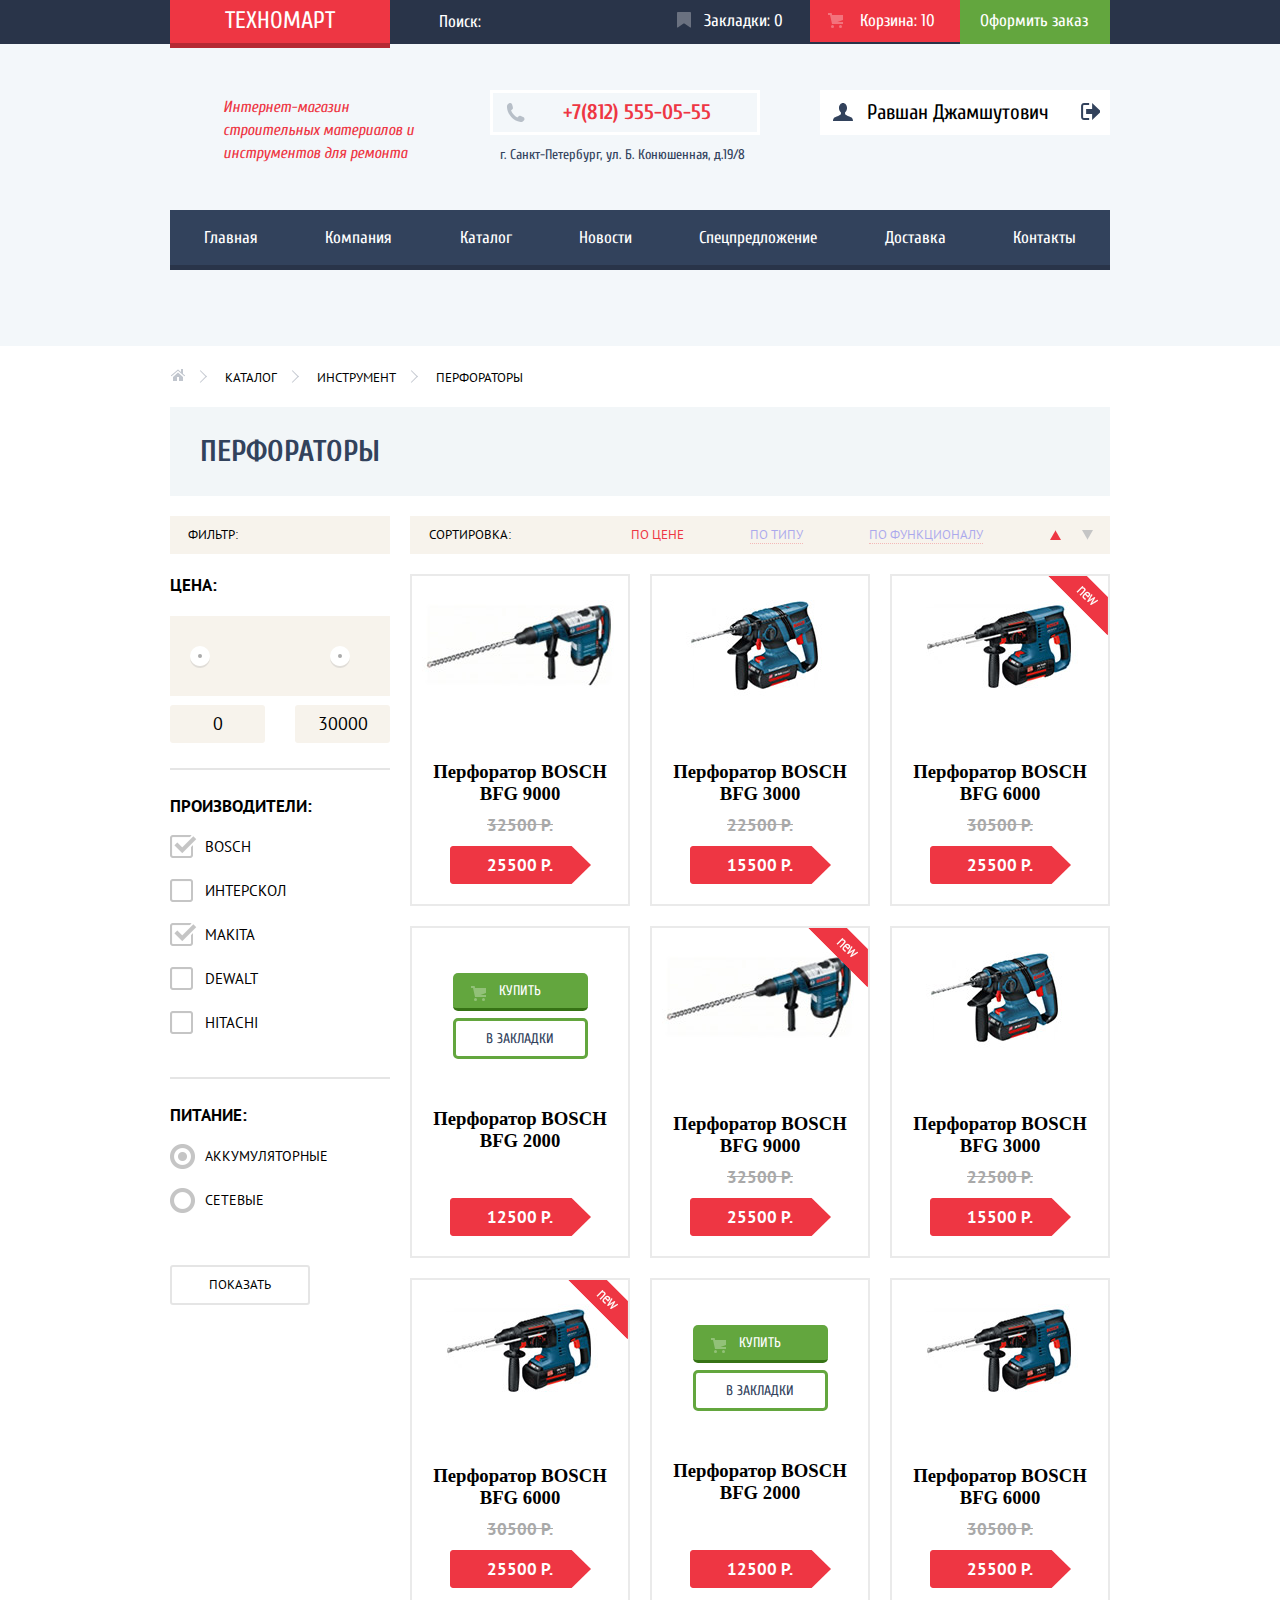
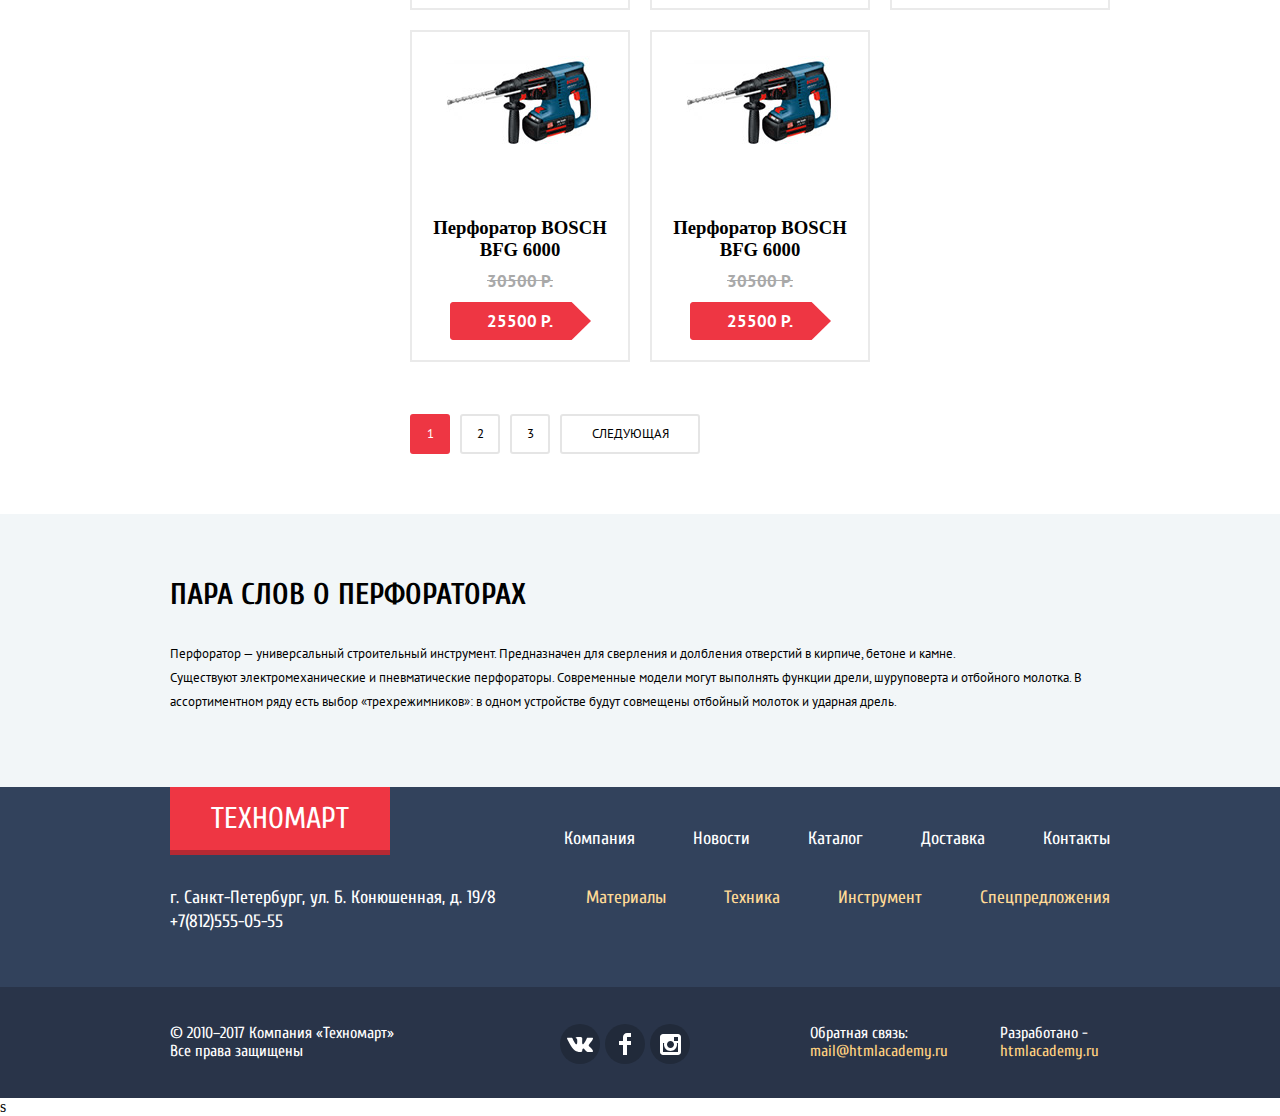
==== catalog.html @ 73cdbad7 "Модальное окно на странице каталога" ====
<!DOCTYPE html>
<html>
  <head>
    <meta charset="utf-8">
    <title>Каталог</title>
    <link href="https://fonts.googleapis.com/css?family=Cuprum:400,400i,700&amp;subset=cyrillic" rel="stylesheet">
    <link href="https://fonts.googleapis.com/css?family=PT+Sans&amp;subset=cyrillic" rel="stylesheet">
    <link rel="stylesheet" type="text/css" href="css/style.css">
  </head>
  <body>
    <!-- Блок header -->
    <header class="inner-header">
      <div class="header-top">
        <div class="container">
          <div class="header-top-block logo logo-header">
            <a href="index.html">Техномарт</a>
          </div>
          
          <form class="header-top-block form-search">
            <span class="icon-find"></span>
            <input type="text" name="search" placeholder="Поиск:">
          </form>

          <div class="header-top-block bookmarks">
            <a href="#">
              Закладки: <span class="mookmarks-count">0</span>
            </a>
          </div>

          <div class="header-top-block basket basket-active">
            <a href="#">
              Корзина: <span class="basket-count">10</span>
            </a>
          </div>

          <div class="header-top-block order">
            <a href="#">Оформить заказ</a>
          </div>
        </div>
      </div>

      <div class="header-middle container">
        <div class="header-middle-block middle-content">
          Интернет-магазин строительных материалов и инструментов для ремонта
        </div>

        <div class="header-middle-block contact">
          <div class="header-phone">
            +7(812) 555-05-55
          </div>
          <p class="address">г. Санкт-Петербург, ул. Б. Конюшенная, д.19/8</p>
        </div>

        <div class="header-middle-block user-block">
          <div class="user-active-block">
            <a href="#" class="user-active">Равшан Джамшутович</a>
          </div>
        </div>
      </div>

      <nav class="main-menu container">
        <ul class="menu-list">
          <li class="menu-item"><a href="#">Главная</a></li>
          <li class="menu-item"><a href="#">Компания</a></li>
          <li class="menu-item"><a href="#">Каталог</a></li>
          <li class="menu-item"><a href="#">Новости</a></li>
          <li class="menu-item"><a href="#">Спецпредложение</a></li>
          <li class="menu-item"><a href="#">Доставка</a></li>
          <li class="menu-item"><a href="#">Контакты</a></li>
        </ul>
      </nav>
    </header>

    <!-- Основное содержание страницы -->
    <main class="container">
      <div class="breadcrumbs-block">
        <ul class="breadcrumbs-list">
          <li class="breadcrumbs-item breadcrumbs-main"><a href="index.html"><span class="visuallly-hidden">Главная</span></a></li>
          <li class="breadcrumbs-item"><a href="#">Каталог</a></li>
          <li class="breadcrumbs-item"><a href="#">Инструмент</a></li>
          <li class="breadcrumbs-item breadcrumbs-current-">Перфораторы</li>
        </ul>
      </div>

      <div class="title-block-catalog">
        <h1 class="title">Перфораторы</h1>
      </div>      


      <div class="main-content">
        <!-- Секция фильтрации товара -->
      <section class="filter">
        <p class="filter-title">Фильтр:</p>
        <form class="form-filter">
          
          <div class="price-block">
            <h3>Цена:</h3>
            <div class="filter-price">
              <div class="slider-price slider-price-min"></div>
              <div class="slider-price slider-price-max"></div>
            </div>

            <div class="price-range">
              <div class="price-min">0</div>
              <div class="price-max">30000</div>
            </div>
          </div>

          


          <!-- Фильтр по производителям -->
          <div class="brands-block">
            <h3>Производители:</h3>
            <ul class="filter-brands-list">
              <li class="filter-brands-item">
                <input type="checkbox" name="bosch" id="bosch" checked class="visuallly-hidden filter-checkbox">
                <label for="bosch">Bosch</label>
              </li>

              <li class="filter-brands-item">
                <input type="checkbox" name="interskol" id="interskol" class="visuallly-hidden filter-checkbox">
                <label for="interskol">Интерскол</label>
              </li>

              <li class="filter-brands-item">
                <input type="checkbox" name="makita" id="makita" checked class="visuallly-hidden filter-checkbox">
                <label for="makita">Makita</label>
              </li>

              <li class="filter-brands-item">
                <input type="checkbox" name="dewalt" id="dewalt" class="visuallly-hidden filter-checkbox">
                <label for="dewalt">Dewalt</label>
              </li>

              <li class="filter-brands-item">
                <input type="checkbox" name="hitachi" id="hitachi" class="visuallly-hidden filter-checkbox">
                <label for="hitachi">Hitachi</label>
              </li>
            </ul>
          </div>

          <!-- Фильтр по питанию -->
          <div class="powersupply-block">
              <h3>Питание:</h3>
              <ul class="filter-powersupply-list">
                <li class="filter-powersupply-item">
                  <input type="radio" name="powersupply" id="battery" checked class="visuallly-hidden filter-radio">
                  <label for="battery">Аккумуляторные</label>
                </li>

                <li class="filter-powersupply-item">
                    <input type="radio" name="powersupply" id="circuit" class="visuallly-hidden filter-radio">
                    <label for="circuit">Сетевые</label>
                  </li>
              </ul>
            </div>

            <a href="catalog.html">Показать</a>
        </form>
      </section>

      <div class="sorting-wrapper">
        <!-- Секция сортировки товара -->
      <section class="sorting">
        <p class="sorting-title">Сортировка:</p>

        <ul class="type-sorting-list">
          <li class="type-sorting-item">
            <a href="#" class="active">По цене</a>
          </li>

          <li class="type-sorting-item">
            <a href="#">По типу</a>
          </li>

          <li class="type-sorting-item">
            <a href="#">По функционалу</a>
          </li>
        </ul>

        <ul class="direction-sorting-list">
          <li class="direction-sorting-item">
            <a href="" class="sorting-up active"><span class="visuallly-hidden">По возрастанию</span></a>
          </li>
          <li class="direction-sorting-item">
            <a href="#" class="sorting-down"><span class="visuallly-hidden">По убыванию</span></a>
          </li>
        </ul>
      </section>

      <!-- Карточки товаров -->
      <section class="catalog">
        <h2 class="visuallly-hidden">Список товаров</h2>

        <div class="popular-goods-list">
          
          <div class="popular-goods-item">
            <div class="popular-goods-img">
              <img src="img/BFG-9000.jpg" width="196" height="141" alt="Перфоратор BOSCH BFG 9000">
            </div>
            <h3>Перфоратор BOSCH<br> BFG 9000</h3>
            <p class="price">32500 Р.</p>
            <a href="#" class="goods-btn">25500 Р.</a>
          </div>

          <div class="popular-goods-item">
            <div class="popular-goods-img">
              <img src="img/BFG-3000.jpg" width="196" height="141" alt="Перфоратор BOSCH BFG 3000">
            </div>
            <h3>Перфоратор BOSCH<br> BFG 3000</h3>
            <p class="price">22500 Р.</p>
            <a href="#" class="goods-btn">15500 Р.</a>
          </div>

          <div class="popular-goods-item new">
            <div class="popular-goods-img">
              <img src="img/BFG-6000.jpg" width="196" height="141" alt="Перфоратор BOSCH BFG 6000">
            </div>
            <h3>Перфоратор BOSCH<br> BFG 6000</h3>
            <p class="price">30500 Р.</p>
            <a href="#" class="goods-btn">25500 Р.</a>
          </div>

          <div class="popular-goods-item">
            <div class="popular-goods-img">
              <!-- <img src="img/BFG-2000.jpg" width="196" height="141" alt="Перфоратор BOSCH BFG 2000"> -->
              <div class="goods-hidden">
                <a href="#" class="goods-hidden-buy">Купить</a>
                <a href="#" class="goods-hidden-basket">В закладки</a>
              </div>
            </div>
            <h3>Перфоратор BOSCH<br> BFG 2000</h3>
            <p class="price"></p>
            <a href="#" class="goods-btn">12500 Р.</a>
          </div>

          <div class="popular-goods-item new">
            <div class="popular-goods-img">
              <img src="img/BFG-9000.jpg" width="196" height="141" alt="Перфоратор BOSCH BFG 9000">
            </div>
            <h3>Перфоратор BOSCH<br> BFG 9000</h3>
            <p class="price">32500 Р.</p>
            <a href="#" class="goods-btn">25500 Р.</a>
          </div>

          <div class="popular-goods-item">
            <div class="popular-goods-img">
              <img src="img/BFG-3000.jpg" width="196" height="141" alt="Перфоратор BOSCH BFG 3000">
            </div>
            <h3>Перфоратор BOSCH<br> BFG 3000</h3>
            <p class="price">22500 Р.</p>
            <a href="#" class="goods-btn">15500 Р.</a>
          </div>

          <div class="popular-goods-item new">
            <div class="popular-goods-img">
              <img src="img/BFG-6000.jpg" width="196" height="141" alt="Перфоратор BOSCH BFG 6000">
            </div>
            <h3>Перфоратор BOSCH<br> BFG 6000</h3>
            <p class="price">30500 Р.</p>
            <a href="#" class="goods-btn">25500 Р.</a>
          </div>

          <div class="popular-goods-item">
            <div class="popular-goods-img">
              <!-- <img src="img/BFG-2000.jpg" width="196" height="141" alt="Перфоратор BOSCH BFG 2000"> -->
              <div class="goods-hidden">
                <a href="#" class="goods-hidden-buy">Купить</a>
                <a href="#" class="goods-hidden-basket">В закладки</a>
              </div>
            </div>
            <h3>Перфоратор BOSCH<br> BFG 2000</h3>
            <p class="price"></p>
            <a href="#" class="goods-btn">12500 Р.</a>
          </div>

          <div class="popular-goods-item">
            <div class="popular-goods-img">
              <img src="img/BFG-6000.jpg" width="196" height="141" alt="Перфоратор BOSCH BFG 6000">
            </div>
            <h3>Перфоратор BOSCH<br> BFG 6000</h3>
            <p class="price">30500 Р.</p>
            <a href="#" class="goods-btn">25500 Р.</a>
          </div>

          <div class="popular-goods-item">
            <div class="popular-goods-img">
              <img src="img/BFG-6000.jpg" width="196" height="141" alt="Перфоратор BOSCH BFG 6000">
            </div>
            <h3>Перфоратор BOSCH<br> BFG 6000</h3>
            <p class="price">30500 Р.</p>
            <a href="#" class="goods-btn">25500 Р.</a>
          </div>

          <div class="popular-goods-item">
            <div class="popular-goods-img">
              <img src="img/BFG-6000.jpg" width="196" height="141" alt="Перфоратор BOSCH BFG 6000">
            </div>
            <h3>Перфоратор BOSCH<br> BFG 6000</h3>
            <p class="price">30500 Р.</p>
            <a href="#" class="goods-btn">25500 Р.</a>
          </div>
        </div>

        <ul class="pagination-list">
          <li class="pagination-item pagination-item-current"><a>1</a></li>
          <li class="pagination-item"><a href="#">2</a></li>
          <li class="pagination-item"><a href="#">3</a></li>
          <li class="next"><a href="#">Следующая</a></li>
        </ul>
      </section>
      </div>
      </div>

    </main>

    <!-- Пара слов про перфораторы -->
      <section class="about-goods">
        <div class="container">
          <h2>Пара слов о перфораторах</h2>
          <p>Перфоратор — универсальный строительный инструмент.
            Предназначен для сверления и долбления отверстий в кирпиче, бетоне и камне.</p>
            <p>Существуют электромеханические и пневматические перфораторы. Современные модели могут выполнять функции дрели, шуруповерта и отбойного молотка. В ассортиментном ряду есть выбор «трехрежимников»: в одном устройстве будут совмещены отбойный молоток и ударная дрель.</p>
        </div>
      </section>




    <!-- Подвал страницы -->
    <footer>
      <div class="footer-top container">
        <div class="footer-top-block logo logo-footer">
          <a href="index.html">Техномарт</a>
        </div>

        <nav class="menu-footer">
          <ul class="menu-footer-list">
            <li class="menu-footer-item"><a href="#">Компания</a></li>
            <li class="menu-footer-item"><a href="#">Новости</a></li>
            <li class="menu-footer-item"><a href="#">Каталог</a></li>
            <li class="menu-footer-item"><a href="#">Доставка</a></li>
            <li class="menu-footer-item"><a href="#">Контакты</a></li>
          </ul>
        </nav>
      </div>

      <div class="footer-middle container">
        <div class="footer-middle-block">
          г. Санкт-Петербург, ул. Б. Конюшенная, д. 19/8<br>
          +7(812)555-05-55
        </div>

        <nav class="manu-catalog">
          <ul class="menu-catalog-list">
            <li class="menu-catalog-item"><a href="#">Материалы</a></li>
            <li class="menu-catalog-item"><a href="#">Техника</a></li>
            <li class="menu-catalog-item"><a href="#">Инструмент</a></li>
            <li class="menu-catalog-item"><a href="#">Спецпредложения</a></li>
          </ul>
        </nav>
      </div>

      <div class="footer-bottom">
        <div class="footer-wrapper container">
          <div class="footer-bottom-block copyright">
            © 2010–2017 Компания «Техномарт»
            Все права защищены
          </div>

          <div class="footer-bottom-block social-block">
            <ul class="social-list">
              <li class="social-item"><a href="#" class="social social-vk"><span class="visuallly-hidden">В контакте</span></a></li>
              <li class="social-item"><a href="#" class="social social-fb"><span class="visuallly-hidden">Facebook</span></a></li>
              <li class="social-item"><a href="#" class="social social-ig"><span class="visuallly-hidden">Instagram</span></a></li>
            </ul>
          </div>

          <div class="footer-bottom-block feedback">
            Обратная связь:
            <a href="#">mail@htmlacademy.ru</a>
          </div>

          <div class="footer-bottom-block developer">
            Разработано - 
            <a href="https://htmlacademy.ru/intensive/htmlcss">htmlacademy.ru</a>
          </div>
        </div>
      </div>
    </footer>


    <section class="modal-add visuallly-hidden">
      <button type="button" class="modal-close">Закрыть</button>
      <p>Товар добавлен в корзину!</p>
      <div class="modal-btn-block">
        <a href="#" class="btn btn-to-order">Оформит заказ</a>
        <button type="button" class="btn-add-close">Продолжить покупки</button>
      </div>
    </section>

s
  </body>
</html>
---- css/style.css ----
body{
	margin: 0;
	padding: 0;
}

h1,
h2,
h3,
p,
a{
	padding: 0;
	margin: 0;
}

header{
	padding-bottom: 60px;
	background-color: #f3f7f9;
	background-image: url("../img/bg-header.jpg");
}

.main-header{
	margin-bottom: 60px;
}

.inner-header{
	margin-bottom: 23px;
}

.visuallly-hidden{
	display: none;
}

.container{
	width: 940px;
	margin: 0 auto;
	padding: 0 10px;
}

.header-top{
	padding: 0;
	margin-bottom: 46px;
	min-height: 42px;
	background-color: #293449;
	line-height: 42px;
}

.header-top .container{
	display: flex;
}

.header-top a{
	text-decoration: none;
	color: #ffffff;
	font-family: "Cuprum";
	font-size: 17px;
	*//*line-height: 17px;*/
}

.logo a:hover{
	background-color: #ca2c37;
}

.logo a:active{
	background-color: #ba2732;
}

.logo{
	position: relative;
	background-color: #ee3643;
}

.logo:after{
	position: absolute;
	left: 0;
	bottom: -4px;
	content: "";
	height: 5px;
	width: 220px;
	background-color: #b52933;
}

.logo-header{
	display: inline-block;
	width: 220px;
}

.logo-header a{
	display: block;
	/*padding-left: 55px;*/
	font-family: "Cuprum";
	font-size: 24px;
	text-transform: uppercase;
	text-align: center;
}

.form-search{
	position: relative;
	width: 270px;
	/*padding-left: 50px;*/
}

.form-search input[type="text"]{
	position: relative;
	border: none;
	box-sizing: border-box;
	line-height: 42px;
	width: 100%;
	padding-left: 49px;
	background-color: #293449;
	font-family: "Cuprum";
	color: #ffffff;
	font-size: 17px;
}

/*.form-search input[type="text"]:before{
	position: absolute;
	top: 100px;
	left: 120px;
	content: "Q";
	color: red;
}*/

.form-search input[type="text"]:hover{
	background-color: #212a3a;
}


.form-search input[type="text"]:focus{
	background-color: #ffffff;
	color: #000000;
}

.form-search input::-webkit-input-placeholder {
	/*padding-left: 49px;*/
	font-family: "Cuprum";
	color: #ffffff;
	font-size: 17px;
	line-height: 18px;
}

.bookmarks{
	display: inline-block;	
	width: 150px;
}

.bookmarks a{
	display: block;
	position: relative;
	padding-left: 44px;
}

.bookmarks a:before{
	position: absolute;
	top: 12px;
	left: 17px;
	content: "";
	width: 14px;
	height: 16px;
	background-image: url("../img/icon-bookmark.svg");
	background-repeat: no-repeat;
	opacity: 0.3;
}

.bookmarks a:hover{
	background-color: #212a3a;
}

.bookmarks a:hover:before{
	opacity: 1;
}

.bookmarks a:active{
	background-color: #161d29;
}

.bookmarks a:active:before{
	opacity: 0.5;
}

.basket{
	display: inline-block;
	width: 150px;
}

.basket-active a{
	background-color: #ee3643;
}

.basket a{
	display: block;
	position: relative;
	padding-left: 50px;
}



.basket a:before{
	position: absolute;
	top: 13px;
	left: 18px;
	content: "";
	width: 15px;
	height: 15px;
	background-image: url("../img/icon-basket.svg");
	background-repeat: no-repeat;
	opacity: 0.3;
}

.basket a:hover{
	background-color: #212a3a;
}

.basket a:hover:before{
	opacity: 1;
}

.basket a:active{
	background-color: #161d29;
}

.basket a:active:before{
	opacity: 0.5;
}

.order{
	display: inline-block;
	width: 150px;
	background-color: #63a63e;
}

.order a{
	display: block;
	padding-left: 20px;
}

.order a:hover{
	background-color: #5fbb2d;
}

.order a:active{
	background-color: #518534;
}


.header-middle{
	display: flex;
	justify-content: space-between;
	margin-bottom: 43px;
}

.header-middle-block{
	width: 300px;
	/*min-height: 45px;*/

	/*border: 1px solid red;*/
}

.middle-content{
	width: 196px;
	padding-top: 6px;
	padding-left: 53px;
	padding-right: 51px;
	font-family: "Cuprum";
	font-size: 16px;
	line-height: 23px;
	font-style: italic;
	color: #ee3643;
}

.contact{
	font-family: "Cuprum";
	font-size: 14px;
	line-height: 24px;
	color: #32425c;
}

.contact p{
	padding: 0;
	margin: 0;
	margin-left: 10px;
}


.header-phone{
	position: relative;
	width: 152px;	
	margin-bottom: 8px;
	padding-left: 70px;
	padding-right: 42px;
	border: 3px solid #ffffff;
	font-family: "Cuprum";
	font-size: 21px;
	line-height: 39px;
	color: #ee3643;
	font-weight: bold;
}

.header-phone:before{
	position: absolute;
	top: 10px;
	left: 13px;
	width: 19px;
	height: 19px;
	content: "";
	background-image: url("../img/icon-phone.svg");
	background-repeat: no-repeat;
}

.user-block{
	display: flex;
	justify-content: flex-end;
	height: 45px;
}

.user-active-block{
	margin-left: 10px;
	height: 45px;
	width: 300px;
	background-color: #ffffff;
}

.user-block a{
	display: block;
	/*margin-left: 10px;*/
	min-height: 45px;
	font-family: "Cuprum";
	font-size: 21px;
	line-height: 45px;
	color: #000000;
	/*background-color: #ffffff;*/
	text-decoration: none;
}

.user-block-login{
	height: 45px;
	width: 121px;
	background-color: #ffffff;
}

.user-block-registration{
	margin-left: 10px;
	height: 45px;
	width: 150px;
	background-color: #ffffff;
}

.user-login{
	position: relative;
	padding-left: 48px;
	padding-right: 27px;
}

.user-login:before{
	position: absolute;
	top: 14px;
	left: 14px;
	width: 20px;
	height: 17px;
	content: "";
	background-image: url("../img/icon-login.svg");
	background-repeat: no-repeat;
}

.user-login:hover{
	color: #ee3643;
}

.user-login:hover:before{
	background-image: url("../img/icon-login-act.svg");
}

.user-login:active{
	color: #000000;
	opacity: 0.3;
}

.user-registration{
	padding-left: 25px;
	padding-right: 25px;
}

.user-registration:hover{
	color: #ee3643;
}

.user-registration:active{
	color: #000000;
	opacity: 0.3;
}


.user-active{
	position: relative;
	/*width: 300px;*/
	padding-left: 47px;
}

/*.user-active:hover{
	color: #ee3643;
}*/

.user-active:active{
	color: #000000;
	opacity: 0.3;
}

.user-active:before{
	position: absolute;
	content: "";
	width: 20px;
	height: 18px;
	top: 13px;
	left: 13px;
	background-image: url("../img/icon-user.svg");
	background-repeat: no-repeat;
	background-position: 0 0;
}

.user-active:after{
	position: absolute;
	content: "";
	width: 20px;
	height: 18px;
	top: 13px;
	right: 10px;
	background-image: url("../img/icon-logout.svg");
	background-repeat: no-repeat;
	background-position: 0 0;
}

.user-active:hover:before{
	background-image: url("../img/icon-user-act.svg");
}

.user-active:hover:after{
	background-image: url("../img/icon-logout-act.svg");
}


.user-active:active:before,
.user-active:active:after{
	opacity: 0.3;
}

.main-menu{
	padding: 0;
	min-height: 55px;
	background-color: #32425c;
}

.menu-list{
	display: flex;
	padding: 0;
	width: 100%;
	list-style: none;
}

.menu-item{
	display: inline-block;
	flex-grow: 1;
	padding: 0;
}

.main-menu a{
	display: block;
	font-family: "Cuprum";
	font-size: 17px;
	line-height: 55px;
	color: #ffffff;
	text-decoration: none;
	text-align: center;
	border-bottom: 5px solid #293449;
}

.main-menu a:hover{
	background-color: #293449;
}

.main-menu a:active{
	background-color: #1d2739;
	border-bottom-color: #1d2739;
}

.section-feature{
	margin-bottom: 53px;
}

.features-goods{
	display: flex;
	justify-content: space-between;
	padding: 0;
	margin: 0;
	margin-bottom: 20px;
}

.features-block{
	position: relative;
	width: 300px;
	min-height: 123px;
}

.features-block h3{
	margin-top: 23px;
	margin-left: 23px;
	margin-bottom: 15px;
	font-family: "Cuprum";
	font-size: 24px;
	line-height: 30px;
	font-weight: bold;
	color: #ffffff;
}

.features-btn{
	display: block;
	width: 135px;
	height: 26px;
	margin-left: 25px;
	padding-top: 11px;
	font-family: "Cuprum";
	font-size: 14px;
	line-height: 18px;
	text-transform: uppercase;
	text-decoration: none;
	text-align: center;
	color: #ffffff;
	border-radius: 5px;
	background-color: rgba(0, 0, 0, 0.1);
}

.features-btn:hover{
	background-color: rgba(0, 0, 0, 0.2);
}

.features-btn:active{
	background-color: rgba(0, 0, 0, 0.3);	
}

.materials{
	background-color: #ffbf47;
	background-image: url("../img/icon-materials.svg");
	background-repeat: no-repeat;
	background-position: 85% 50%;
}

.instruments{
	background-color: #3bbce3;
	background-image: url("../img/icon-instruments.svg");
	background-repeat: no-repeat;
	background-position: 85% 50%;
}

.equipment{
	background-color: #dc91d9;
	background-image: url("../img/icon-equipment.svg");
	background-repeat: no-repeat;
	background-position: 85% 50%;
}

.discount{
	background-color: #8ed78f;
	background-image: url("../img/icon-discount.svg");
	background-repeat: no-repeat;
	background-position: 85% 50%;
}

.delivery{
	background-color: #ffc047;
	background-image: url("../img/icon-delivery.svg");
	background-repeat: no-repeat;
	background-position: 85% 50%;
}

.wrapper{
	display: flex;
	justify-content: space-between;
	padding: 0;
	margin: 0;
}

.slider-container{
	position: relative;
	direction: block;
	width: 620px;
	min-height: 246px;
	/*padding-left: 24px;
	padding-top: 20px;*/
	/*background-image: url("../img/slider-puncher.jpg");
	background-size: contain;
	background-repeat: no-repeat;
	background-position: 0 0;*/
	color: #ffffff;
	overflow: hidden;
}

.slider{
	width: 1240px;
	/*transform: translateX(-620px);*/
}

.slider-item{
	float: left;
	display: block;
	width: 596px;
	min-height: 246px;
	padding-left: 24px;
	padding-top: 20px;
}

.slider-puncher{
	background-image: url("../img/slider-puncher.jpg");
	background-size: contain;
	background-repeat: no-repeat;
	background-position: 0 0;
}

.slider-drill{
	background-image: url("../img/slider-drill.jpg");
	background-size: contain;
	background-repeat: no-repeat;
	background-position: 0 0;
}

.slider-container h3{
	padding: 0;
	margin: 0;
	font-family: "Cuprum";
	font-weight: bold;
	font-size: 36px;
	text-transform: uppercase;
	margin-bottom: 
}

.slider-container span{
	font-family: "PT Sans";
	font-size: 18px;
	line-height: 24px;
}

.slider-container a{
	position: absolute;
	left: 25px;
	bottom: 22px;
	color: #ffffff;
	text-decoration: none;
}

.slider-control label{
	position: absolute;
	bottom: 36px;
	/*left: 50%;	*/
	width: 6px;
	height: 6px;
	background-color: #ffffff;
	border-radius: 50%;
	border: 2px solid #ffffff;
}

.slider-control .label-puncher{
	left: 295px;
	/*background-color: #ee3643;*/
}

.slider-control .label-drill{
	right: 295px;
}

.radio-puncher:checked ~ .slider-control .label-puncher{
	background-color: #ee3643;
}

.radio-drill:checked ~ .slider-control .label-drill{
	background-color: #ee3643;
}

/*
.radio-puncher:checked ~ .slider-container .slider{
	transform: translateX(0);
}

.radio-drill:checked ~ .slider-container .slider{
	transform: translateX(-620px);
}
*/

.slider-btn{
	width: 195px;
}

.slider-container:before,
.slider-container:after{
	content: "";
	width: 25px;
	height: 25px;
	position: absolute;
}

.slider-container:before{
	left: 25px;
	/*top: 50%;*/
	top: 120px;
	border-top: 3px solid #ffffff;
	border-left: 3px solid #ffffff;
	transform: rotate(-45deg);
}

.slider-container:after{
	right: 25px;
	/*top: 50%;*/
	top: 120px;
	border-top: 3px solid #ffffff;
	border-right: 3px solid #ffffff;
	transform: rotate(45deg);
}

.features-services{
	display: flex;
	flex-direction: column;
	justify-content: space-between;
}

.btn{
	height: 38px;
	font-family: "Cuprum";
	font-size: 14px;
	line-height: 38px;
	text-transform: uppercase;
	text-align: center;
	background-color: #ee3643;
	border-radius: 5px;
}

.btn:hover{
	background-color: #ca2c37;
}

.btn:active{
	background-color: #ba2732;
}

.title-block{
	display: flex;
	justify-content: space-between;
	padding: 25px;
	padding-left: 30px;
	margin-bottom: 20px;
	background-color: #f9f5f0;
}

.title{
	font-family: "Cuprum";
	font-size: 30px;
	text-transform: uppercase;
	color: #32425c;
}

.title-block a{
	color: #ffffff;
	text-decoration: none;	
}

.title-block-btn{
	width: 253px;
}

.popular-goods-list{
	display: flex;
	justify-content: space-between;	
	margin-bottom: 32px;
	flex-wrap: wrap;
}

.catalog .popular-goods-list{
	justify-content: flex-start;
}

.popular-goods-item{
	display: flex;
	flex-direction: column;
	align-items: center;
	position: relative;
	padding: 0;
	width: 216px;
	min-height: 318px;
	border: 2px solid #eaeaea;
	margin-bottom: 20px;
	/*margin-right: 20px;	*/
}

.catalog .popular-goods-item{
	margin-right: 20px;	
}

.popular-goods-item:nth-child(3n){
	margin-right: 0;
}


.popular-goods-item:hover{
	box-shadow: 0 5px 25px 0px #293449;
}

.popular-goods-img{
	margin: 0;
	min-height: 140px;
	margin-bottom: 40px;
}

.popular-goods-item h3{
	padding: 0;
	margin: 0;
	margin-bottom: 11px;
	text-align: center;
}

.popular-goods-item p{
	margin: 0;
	margin-bottom: 12px;
	font-family: "PT Sans";
	font-size: 17px;
	font-weight: bold;
	line-height: 18px;
	text-decoration: line-through;
	text-transform: uppercase;
	color: #a9a9a9;
}

.goods-btn{
	display: block;
	margin: auto;
	margin-bottom: 20px;
	/*height: 38px;*/
	width: 141px;
	font-family: "PT Sans";
	font-size: 17px;
	font-weight: bold;
	line-height: 38px;
	text-align: center;
	color: #ffffff;
	text-decoration: none;
	text-transform: uppercase;
	background-image: url("../img/btn-price.svg");
}

.goods-hidden{
	display: flex;
	flex-direction: column;
	padding-top: 45px;
}

.goods-hidden-buy{
	display:  block;
	position: relative;
	width: 135px;
	margin-bottom: 7px;
	font-family: "Cuprum";
	font-size: 14px;
	text-transform: uppercase;
	text-decoration: none;
	text-align: center;
	line-height: 35px;
	color: #ffffff;
	background-color: #63a63e;
	border-radius: 5px;
	border-bottom: 3px solid #367315;
}

.goods-hidden-buy:before{
	position: absolute;
	top: 13px;
	left: 18px;
	content: "";
	width: 15px;
	height: 15px;
	background-image: url("../img/icon-basket.svg");
	background-repeat: no-repeat;
	opacity: 0.3;
}

.goods-hidden-buy:hover{
	background-color: #5fbb2d;
}

.goods-hidden-buy:hover:before{
	opacity: 1;
}

.goods-hidden-buy:active{
	background-color: #518534;
}

.goods-hidden-basket{
	display: block;
	width: 129px;
	font-family: "Cuprum";
	font-size: 14px;
	text-transform: uppercase;
	text-decoration: none;
	text-align: center;
	line-height: 35px;
	color: #32425c;
	border: 3px solid #63a63e;
	border-radius: 5px;
}

.goods-hidden-basket:hover{
	border-color: #32425c;
}

.goods-hidden-basket:active{
	opacity: 0.3;
}

.popular-brands{
	margin-bottom: 85px;
}

.popular-brands-list{
	display: flex;
	flex-wrap: wrap;
	justify-content: space-between;
}

.popular-brands-item a{
	display: block;
	margin-bottom: 20px;
	width: 216px;
	height: 141px;
	border: 2px solid #ebebeb;
	/*text-align: center;*/
}

.popular-brands-item a:hover{
	box-shadow: 0 5px 25px 0px #293449;
}

.popular-brands-item a:active{
	box-shadow: 0 2px 10px 0px #293449;
}

.brand-wrapper{
	display: flex;
	width: 100%;
	height: 100%;
}

.brand-wrapper img{
	margin: auto;
}

.services-section{
	padding-top: 63px;
	padding-bottom: 54px;
	margin-bottom: 77px;
	background-color: #f4f8f9;
}

.services h2{
	margin-bottom: 30px;
	font-family: "Cuprum";
	font-size: 30px;
	text-transform: uppercase;
	color: #000000;
}

.services p{
	margin-bottom: 10px;
	font-family: "PT Sans";
	font-size: 13px;
	line-height: 24px;
	color: #000000;
}

.slider-services-wrapper{
	display: flex;
	justify-content: space-between;
	margin-top: 25px;
	min-height: 272px;
}

.slider-services-control{
	display: flex;
	flex-direction: column;
	justify-content: flex-start;
	align-items: stretch;
	position: relative;
	padding-top: 50px;
	width: 240px;
	min-height: 222px;
	/*border: 1px solid red;*/
}

.slider-services-control:after{
	content: "";
	position: absolute;
	top: 0;
	right: 0;
	width: 10px;
	height: 272px;
	background-image: url("../img/bg-service-border.png");
	background-repeat: no-repeat;
	background-position: 0 0;
}



.slider-services-control label{
	display: block;
	height: 45px;
	padding-top: 15px;
	background-color: #32425c;
	font-family: "Cuprum";
	font-size: 21px;
	line-height: 30px;
	font-weight: bold;
	color: #ffffff;
	padding-left: 22px;
}

.slider-services-control label:hover{
	background-color: #293449;
}

.radio-delivery:checked ~ .slider-services-control .label-delivery{
	color: #32425c;
	background-color: #ffffff;
}

.radio-guarantee:checked ~ .slider-services-control .label-guarantee{
	color: #32425c;
	background-color: #ffffff;
}

.radio-credit:checked ~ .slider-services-control .label-credit{
	color: #32425c;
	background-color: #ffffff;
}

.slider-services-container{
	padding-top: 40px;
	width: 620px;
	height: 235px;
	overflow: hidden;
	/*border: 1px solid red;*/
}

.slider-services{
	top: 0;
	left: 0;
	width: 1860px;
	min-height: 235px;
	transform: translateX(0);
}

.slider-services-item{
	float: left;
}

.slider-services-item h3{
	margin-bottom: 29px;
	font-family: "Cuprum";
	font-size: 36px;
	text-transform: uppercase;
	color: #32425c;
}

.slider-services-item p{
	width: 380px;
	font-family: "PT Sans";
	font-size: 13px;
	line-height: 24px;
	color: #000000;
}

.slider-delivey{
	width: 620px;
	height: 285px;
	background-image: url("../img/bg-service-delivery.png");
	background-repeat: no-repeat;
	background-position: 100% 100%;
}

.slider-guarantee{
	width: 620px;
	height: 285px;
	background-image: url("../img/bg-service-guarantee.png");
	background-repeat: no-repeat;
	background-position: 100% 100%;
}

.slider-credit{
	position: relative;
	width: 620px;
	height: 285px;
	background-image: url("../img/bg-service-credit.png");
	background-repeat: no-repeat;
	background-position: 100% 100%;
}

.slider-credit a{
	position: absolute;
	bottom: 98px;
	left: 0;*
	display: block;
	width: 195px;
	text-decoration: none;
	color: #ffffff;
}

.information{
	display: flex;
	justify-content: space-between;
	margin-bottom: 86px;
}

.information h2{
	color: #000000;
	margin-bottom: 30px;
}

.information p{
	margin-bottom: 34px;
	font-family: "PT Sans";
	font-size: 13px;
	line-height: 24px;
}

.information-block{
	display: flex;
	flex-direction: column;
	justify-content: flex-start;
}



.information-block a{
	display: block;
	margin-top: auto;
	color: #ffffff;
	text-decoration: none;
}

.information-about{
	width: 540px;
}

.information-about ul{
	padding: 0;
	margin: 0;
	list-style: none;
}

.information-map{
	margin-bottom: 40px;
}

.btn-about{
	width: 220px;
}

.information-contacts{
	width: 300px;
}

.btn-contact{
	width: 300px;
}

footer{
	background-color: #32425c;
	margin-top: 
}
.logo-footer{
	display: inline-block;
	width: 220px;
}

.logo-footer a{
	display: block;
	/*padding-left: 55px;*/
	font-family: "Cuprum";
	font-size: 30px;
	text-decoration: none;
	color: #ffffff;
	line-height: 63px;
	text-transform: uppercase;
	text-align: center;
}

.footer-top{
	display: flex;
	justify-content: space-between;
	min-height: 63px;
	margin-bottom: 35px;
}

.menu-footer-list{
	display: flex;
	padding: 0;
	margin: 0;
	margin-top: 40px;
	list-style: none;
}

.menu-footer-list a{
	margin-left: 58px;
	font-family: "Cuprum";
	font-size: 18px;
	line-height: 24px;
	text-decoration: none;
	color: #ffffff;
}

.menu-footer-list a:hover{
	text-decoration: underline;
}

.menu-footer-list a:active{
	text-decoration: none;
	opacity: 0.5;
}

.footer-middle{
	display: flex;
	justify-content: space-between;
	margin-bottom: 53px;
	font-family: "Cuprum";
	font-size: 18px;
	line-height: 24px;
	color: #ffffff;
}

.menu-catalog-list{
	display: flex;
	padding: 0;
	margin: 0;
	list-style: none;
}

.menu-catalog-list a{
	font-family: "Cuprum";
	font-size: 18px;
	line-height: 24px;
	color: #ffda96;
	text-decoration: none;
	margin-left: 58px;
}

.menu-catalog-list a:hover{
	text-decoration: underline;
}

.menu-catalog-list a:active{
	text-decoration: none;
	opacity: 0.5;
}

.footer-bottom{
	padding-bottom: 34px;
	background-color: #293449;
}

.footer-wrapper{
	display: flex;
	padding-top: 37px;
	font-family: "Cuprum";
	font-size: 16px;
	line-height: 18px;
	color: #ffffff;
}

.social-list{
	display: flex;
	justify-content: space-between;
	padding: 0;
	margin: 0;
	list-style: none;
}

.footer-bottom a{
	font-family: "Cuprum";
	font-size: 16px;
	line-height: 18px;
	text-decoration: none;
	color: #ffd180;
}

.footer-bottom a:hover{
	text-decoration: underline;
}

.footer-bottom a:active{
	text-decoration: none;
	color: #ee3643;
}

.copyright{
	width: 230px;
}

.social-block{
	margin-left: 160px;
}

.social{
	display: block;
	margin-right: 5px;
	width: 40px;
	height: 40px;
	background-color: #212a3a;
	border-radius: 50%;
}

.social:hover,
.social:active{
	background-color: #ee3643;
}

.social-vk{
	background-image: url("../img/vk-icon.svg");
	background-repeat: no-repeat;
	background-position: 50% 50%;
}

.social-fb{
	background-image: url("../img/fb-icon.svg");
	background-repeat: no-repeat;
	background-position: 50% 50%;
}

.social-ig{
	background-image: url("../img/insta-icon.svg");
	background-repeat: no-repeat;
	background-position: 50% 50%;
}

.feedback{
	margin-right: 0;
	margin-left: auto;
	width: 140px;
}

.developer{
	margin-right: 0;
	margin-left: 20px;
	padding-left: 30px;
	width: 110px;
}

.breadcrumbs-block{
	display: block;
	margin-bottom: 20px;
}

.breadcrumbs-list{
	display: flex;
	list-style: none;
	margin: 0;
	padding: 0;
}

.breadcrumbs-list li{
	display: block;
	margin-right: 40px;
	font-family: "PT Sans";
	font-size: 13px;
	line-height: 18px;
	text-transform: uppercase;
	text-decoration: none;
	color: #000000;
}

.breadcrumbs-list a{
	position: relative;
	display: block;
	text-decoration: none;
	color: #000000;
}

.breadcrumbs-list a:after{
	position: absolute;
	content: "";
	width: 8px;
	height: 8px;
	top: 3px;
	right: -20px;
	border-top: 1px solid #c5c9d1;
	border-right: 1px solid #c5c9d1;
	transform: rotate(45deg);
}

/*.breadcrumbs-main{
	display: block;
	width: 15px;
	height: 12px;
	background-image: url("../img/icon-home.svg");
	background-repeat: no-repeat;
	background-position: 50% 50%;
}*/

.breadcrumbs-main a{
	display: block;
	width: 15px;
	height: 12px;
	background-image: url("../img/icon-home.svg");
	background-repeat: no-repeat;
	background-position: 50% 50%;
}

.title-block-catalog{
	min-height: 89px;
	padding-left: 30px;
	margin-bottom: 20px;
	background-color: #f2f6f8;
}

.title-block-catalog h1{
	font-family: "Cuprum"
	font-size: 30px;
	line-height: 89px;	
}

.main-content{
	display: flex;
	justify-content: space-between;
	margin-bottom: 60px;
}

.filter{
	width: 220px;
}

.filter-title{
	height: 38px;
	padding-left: 18px;
	margin-bottom: 20px;
	font-family: "PT Sans";
	font-size: 13px;
	line-height: 38px;
	text-transform: uppercase;
	background-color: #f7f3ec;
}

fieldset{
	border: none;
}

.form-filter h3{
	margin-bottom: 20px;
	font-family: "PT Sans";
	font-size: 17px;
	font-weight: bold;
	color: #000000;
	text-transform: uppercase;
}

.price-block{
	margin-bottom: 25px;
	padding-bottom: 25px;
	border-bottom: 2px solid #e5e5e5;
}

.filter-price{
	position: relative;
	min-height: 80px;
	margin-bottom: 9px;
	background-color: #f7f3ec;
}

/*.filter-price:before{
	position: absolute;
	content: "";
	left: 20px;
	top: 50%;
	width: 180px;
	height: 2px;
	background-color: #d7dcde;
}

.filter-price:after{
	position: absolute;
	content: "";
	left: 20px;
	top: 50%;
	width: 140px;
	height: 2px;
	background-color: #00ca74;
}
*/

/*.slider-price{
	position: absolute;
	width: 20px;
	height: 23px;
	background-image: url("../img/filter-button.svg");
	background-repeat: no-repeat;
	background-position: 50% 50%;
}*/

.slider-price-min{
	position: absolute;
	top: 30px;
	left: 20px;
	width: 20px;
	height: 23px;
	background-image: url("../img/filter-button.svg");
	background-repeat: no-repeat;
	background-position: 50% 50%;
	cursor: pointer;
}

.slider-price-max{
	position: absolute;
	top: 30px;
	right: 40px;
	width: 20px;
	height: 23px;
	background-image: url("../img/filter-button.svg");
	background-repeat: no-repeat;
	background-position: 50% 50%;
	cursor: pointer;
}

.price-range{
	display: flex;
	justify-content: space-between;
}

.price-min,
.price-max{
	min-height: 38px;
	width: 95px;
	font-family: "PT Sans";
	font-size: 18px;
	line-height: 38px;
	text-transform: uppercase;
	color: #000000;
	background-color: #f7f3ec;
	border-radius: 3px;
	text-align: center;
}

.brands-block{
	padding-bottom: 20px;
	margin-bottom: 25px;
	border-bottom: 2px solid #e5e5e5;
}

.brands-block ul{
	padding: 0;
	padding-left: 35px;
	margin: 0;
	list-style: none;
	font-family: "PT Sans";
	font-size: 15px;
	line-height: 20px;
	text-transform: uppercase;
	color: #000000;
}

.brands-block li{
	margin-bottom: 24px;
}

.brands-block label{
	position: relative;
	cursor: pointer;

}

/*
.filter-checkbox + label:hover:before{
	outline: thin dotted;
	outline: 5px auto -webkit-focus-ring-color;
}
*/


.filter-checkbox + label:before{
	position: absolute;
	content: "";
	top: -2px;
	left: -35px;
	width: 27px;
	height: 23px;

	

	background-image: url("../img/checkbox-off.png");
  	background-repeat: no-repeat;
  	background-position: 0 0;
}

.filter-checkbox:checked + label:before{
	background-image: url("../img/checkbox-on.png");
  	background-repeat: no-repeat;
  	background-position: 0 0;
}

.powersupply-block{
	/*border-bottom: 1px solid red;*/
	margin-bottom: 55px;
}

.powersupply-block ul{
	padding: 0;
	padding-left: 35px;
	margin: 0;
	list-style: none;
	font-family: "PT Sans";
	font-size: 14px;
	line-height: 20px;
	text-transform: uppercase;
	color: #000000;
}

.powersupply-block li{
	margin-bottom: 24px;
}

.powersupply-block label{
	position: relative;
	cursor: pointer;
}

.filter-radio + label:before{
	position: absolute;
	content: "";
	top: -3px;
	left: -35px;
	width: 25px;
	height: 25px;
	background-image: url("../img/radio-off.png");
	background-repeat: no-repeat;
	background-position: 0 0;
}

.filter-radio:checked + label:before{
	position: absolute;
	content: "";
	top: -3px;
	left: -35px;
	width: 25px;
	height: 25px;
	background-image: url("../img/radio-on.png");
	background-repeat: no-repeat;
	background-position: 0 0;
}

.form-filter a{
	display: block;
	width: 136px;
	height: 36px;
	border: 2px solid #e5e5e5;
	border-radius: 3px;
	font-family: "PT Sans";
	font-size: 13px;
	line-height: 36px;
	text-transform: uppercase;
	text-decoration: none;
	color: #000000;
	text-align: center;
}


.sorting-wrapper{
	display: flex;
	flex-direction: column;
	width: 700px;
}

.sorting{
	display: flex;
	align-items: center;
	padding-left: 19px;
	padding-right: 17px;
	margin-bottom: 20px;
	min-height: 38px;
	background-color: #f7f3ec;
	font-family: "PT Sans";
	font-size: 13px;
	line-height: 18px;
	text-transform: uppercase;
	color: #000000;
}

.type-sorting-list{
	display: flex;
	padding: 0;
	margin: 0;
	margin-left: auto;

	list-style: none;
}

.type-sorting-list a{
	/*display: block;*/
	margin-left: 66px;
	text-decoration: none;
	border-bottom: 1px dotted #ee3643;
	opacity: 0.3;
}

.type-sorting-list .active{
	color: #ee3643;
	opacity: 1;
	border: none;
}

.type-sorting-list a:hover{
	color: #000000;
	opacity: 1;
	border-bottom: 1px solid #ee3643;
}

.direction-sorting-list{
	display: flex;
	align-items: center;
	padding: 0;
	margin: 0;
	margin-right: 0;
	margin-left: 46px;

	list-style: none;
}

.direction-sorting-list a{
	display: block;
	position: relative;
	width: 11px;
	height: 10px;
	margin-left: 21px;
	background-color: #c5c5c5;
}

.direction-sorting-list .active{
	background-color: #ee3643;
}

.direction-sorting-list a:hover{
	background-color: #000000;
}

.sorting-up:before{
	content: "";
	position: absolute;
	bottom: 0;
	left: -6px;
	width: 6px;
	height: 13px;
	background-color: #f7f3ec;
	/*border: 1px solid red;*/
	transform: rotate(30deg);
	transform-origin: 6px 13px;
}

.sorting-up:after{
	content: "";
	position: absolute;
	bottom: 0;
	left: 11px;
	width: 6px;
	height: 13px;
	background-color: #f7f3ec;
	/*border: 1px solid red;*/
	transform: rotate(-30deg);
	transform-origin: 0px 13px;
}

.sorting-down:before{
	content: "";
	position: absolute;
	top: 0;
	left: -6px;
	width: 6px;
	height: 13px;
	background-color: #f7f3ec;
	/*border: 1px solid red;*/
	transform: rotate(-30deg);
	transform-origin: 6px 0px;
}

.sorting-down:after{
	content: "";
	position: absolute;
	top: 0;
	left: 11px;
	width: 6px;
	height: 13px;
	background-color: #f7f3ec;
	/*border: 1px solid red;*/
	transform: rotate(30deg);
	transform-origin: 0px 0px;
}



/*.sorting{
	display: flex;
	justify-content: space-around;
	margin-bottom: 20px;
	min-height: 38px;
	font-family: "PT Sans";
	font-size: 13px;
	line-height: 38px;
	text-transform: uppercase;
	background-color: #f7f3ec;
}

.sorting ul{
	display: flex;
	padding: 0;
	margin: 0;
	list-style: none;
}

.sorting a{
	display: block;
	position: relative;
}*/







.pagination-list{
	display: flex;
	justify-content: flex-start;
	padding: 0;
	margin: 0;
	list-style: none;
}

.pagination-list a{
	display: block;
	height: 36px;
	width: 36px;
	margin-right: 10px;
	border: 2px solid #e5e5e5;
	border-radius: 3px;
	font-family: "PT Sans";
	font-size: 13px;
	line-height: 36px;
	text-decoration: none;
	text-transform: uppercase;
	color: #000000;
	text-align: center;
}

.next a{
	width: 136px;
}

.pagination-list a:hover{
	border-color: #bdc6ca;
}

.pagination-list a:active{
	border-color: #ee3643;
}

.pagination-item-current a{
	background-color: #ee3643;
	border-color: #ee3643;
	color: #ffffff;
}

.about-goods{
	background-color: #f2f6f8;
	padding-top: 63px;
	padding-bottom: 73px;
}

.about-goods h2{
	font-family: "Cuprum";
	font-size: 30px;
	color: #000000;
	text-transform: uppercase;
	margin-bottom: 30px;
}

.about-goods p{
	font-family: "PT Sans";
	font-size: 13px;
	line-height: 24px;
	color: #000000;
}

.new:after{
	content: "";
	position: absolute;
	top: 0;
	right: 0;
	width: 60px;
	height: 59px;
	/*color: #ffffff;
	background-color: #ee3643;*/
	background-image: url("../img/new.png");
	background-repeat: no-repeat;
	background-position: 0 0;
}

.modal-writeus{
	position: fixed;
	top: 200px;
	left: 50%;
	margin-left: -310px;	
	/*width: 460px;*/
	width: 620px;
	min-height: 200px;
	
	background-color: #ffffff;

	/*border: 1px solid red;*/
	border-top: 7px solid #ff5257;
	box-shadow: 0 20px 40px 0 rgba(0, 0, 0, 0.75);
}

.modal-close{
	position: absolute;
	top: 9px;
	right: 9px;
	width: 21px;
	height: 21px;
	font-size: 0;

	background-color: rgba(0, 0, 0, 0);
	border: 0;
}

.modal-close:before,
.modal-close:after{
	position: absolute;
	top: 10px;
	left: 2px;
	content: "";

	width: 19px;
	height: 3px;

	background-color: #ee3643;
}

.modal-close:before{
	transform: rotate(45deg);
}

.modal-close:after{
	transform: rotate(-45deg);
}

.writeus-form{
	padding-top: 45px;
}

.writeus-form label{
	font-family: "Cuprum";
	font-size: 18px;

}

.modal-contact{
	display: flex;
	justify-content: space-between;
	padding: 0 80px;
	margin-bottom: 20px;
}

.modal-contact p{
	width: 220px;
}

.modal-contact input{
	width: 202px;
	height: 34px;
	padding-left: 14px;
	font-family: "PT Sans";
	font-size: 13px;
	line-height: 18px;
	border: 2px solid #dee3e4;
	border-radius: 2px;
}

.modal-contact input::-webkit-input-placeholder{
	font-family: "PT Sans";
	font-size: 13px;
	line-height: 18px;
	color: #a9a9a9;
}

.modal-text{
	padding: 0 80px;
	margin-bottom: 37px;
}

.modal-text textarea{
	/*width: 442px;*/
	max-width: 442px;
	min-width: 442px;
	min-height: 110px;
	padding-left: 14px;
	font-family: "PT Sans";
	font-size: 13px;
	line-height: 18px;
	border: 2px solid #dee3e4;
	border-radius: 2px;
	color: #a9a9a9;
}

.modal-btn-block{
	/*padding-top: 37px;
	padding-bottom: 37px;*/
	padding: 37px 80px;
	background-color: #f4f4f4;
}

.btn-writeus-submit{
	width: 100%;
	border: 0;
}

.modal-map{
	position: fixed;
	/*top: 450px;*/
	top: 50%;
	left: 50%;
	width: 940px
	height: 446px;
	margin-left: -470px;
	margin-top: -223px;

	box-shadow: 0 0 26px 4px rgba(47, 42, 43, 0.5);

}

.modal-add{
	position: fixed;

	top: 200px;
	left: 50%;
	margin-left: -310px;	
	/*width: 460px;*/
	width: 620px;
	min-height: 200px;
	padding-top: 63px;
	background-color: #ffffff;

	/*border: 1px solid red;*/
	border-top: 7px solid #ff5257;

	box-shadow: 0 20px 40px 0 rgba(0, 0, 0, 0.75);
}

.modal-add p{
	position: relative;
	font-family: "Cuprum";
	font-size: 30px;
	color: #000000;
	margin-left: 180px;
	margin-bottom: 68px;
}

.modal-add p:before{
	content: "";
	position: absolute;
	top: -15px;
	left: -98px;
	width: 66px;
	height: 66px;
	background-image: url("../img/icon-add-to-basket.svg");
	background-repeat: no-repeat;
	background-position: 0 0;
}

.modal-btn-block{
	display: flex;
	justify-content: space-between;
}

.btn-to-order{
	display: block;
	width: 220px;
	text-decoration: none;
	color: #ffffff;
}

.btn-add-close{
	display: block;
	width: 220px;
	height: 38px;
	font-family: "Cuprum";
	font-size: 14px;
	line-height: 18px;
	text-transform: uppercase;
	color: #000000;
	text-align: center;
	background-color: #ffffff;
	border-style: none;
	border-radius: 3px;
}
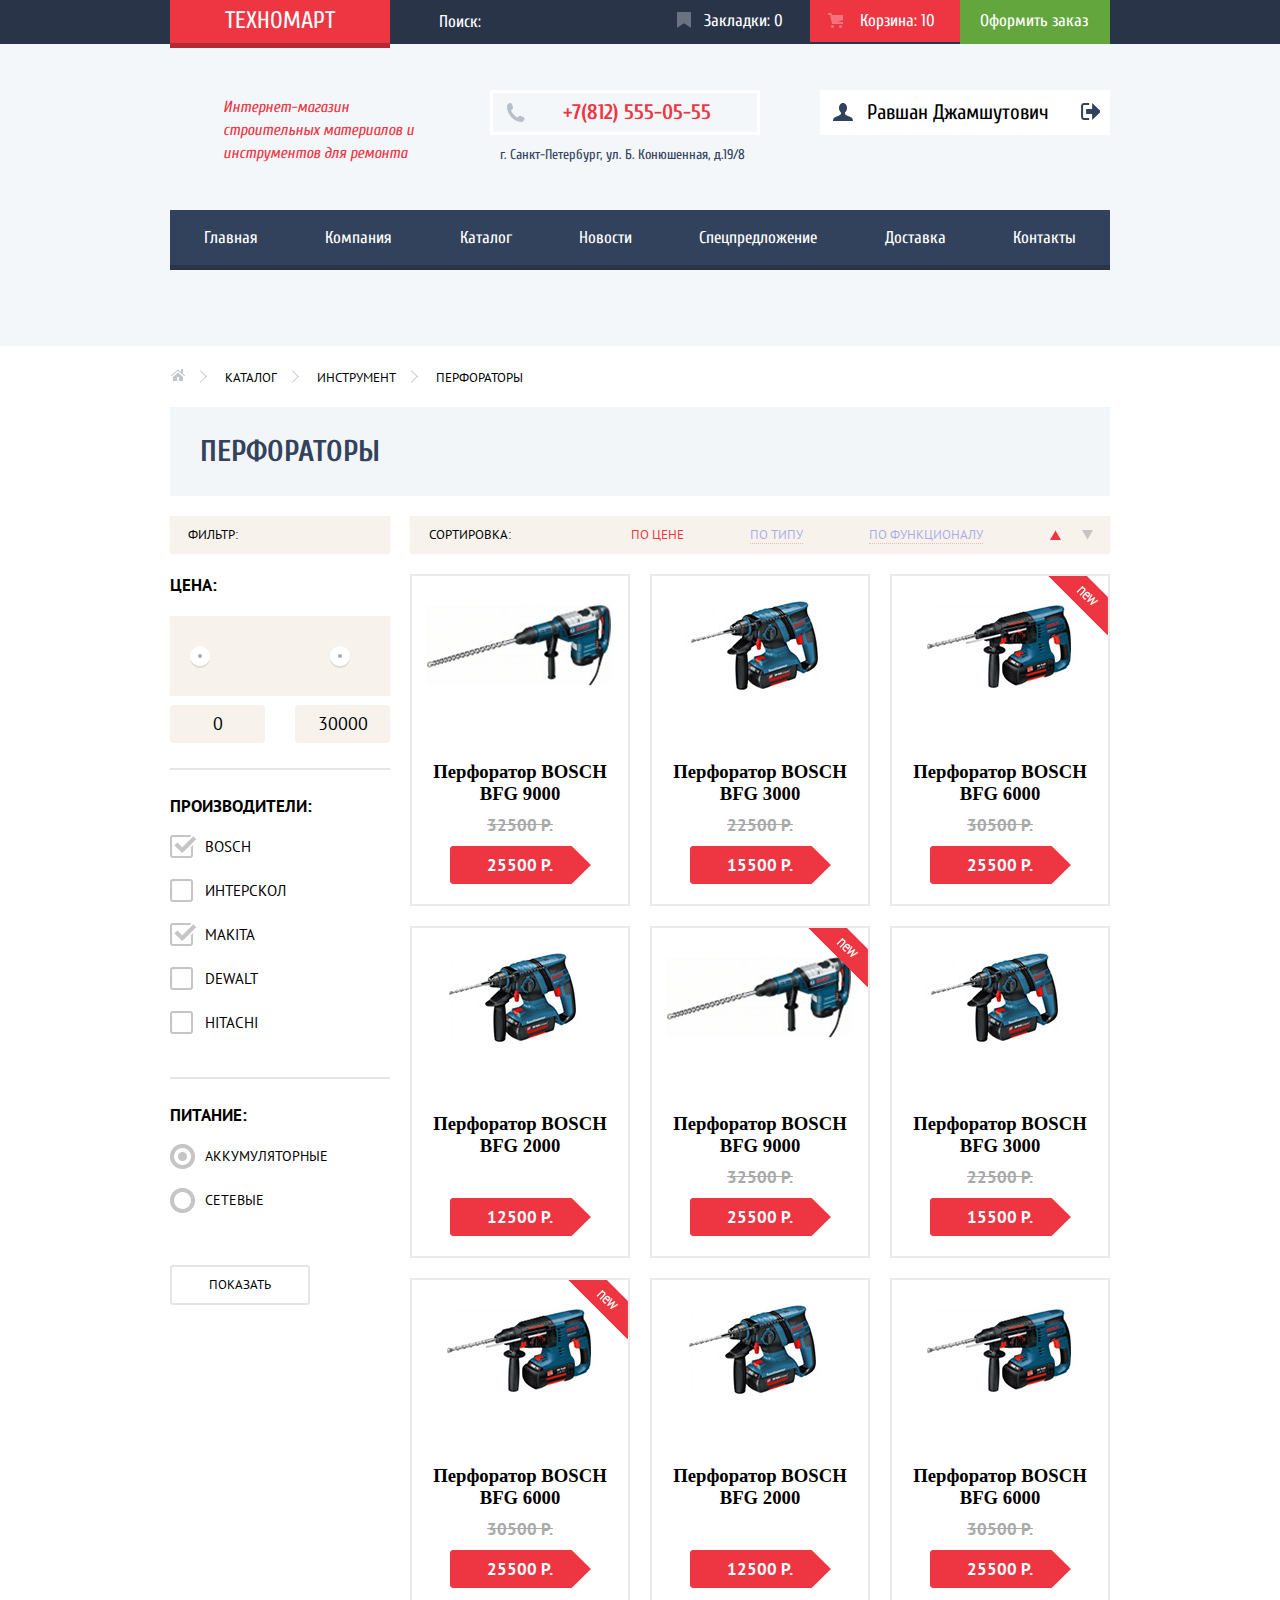
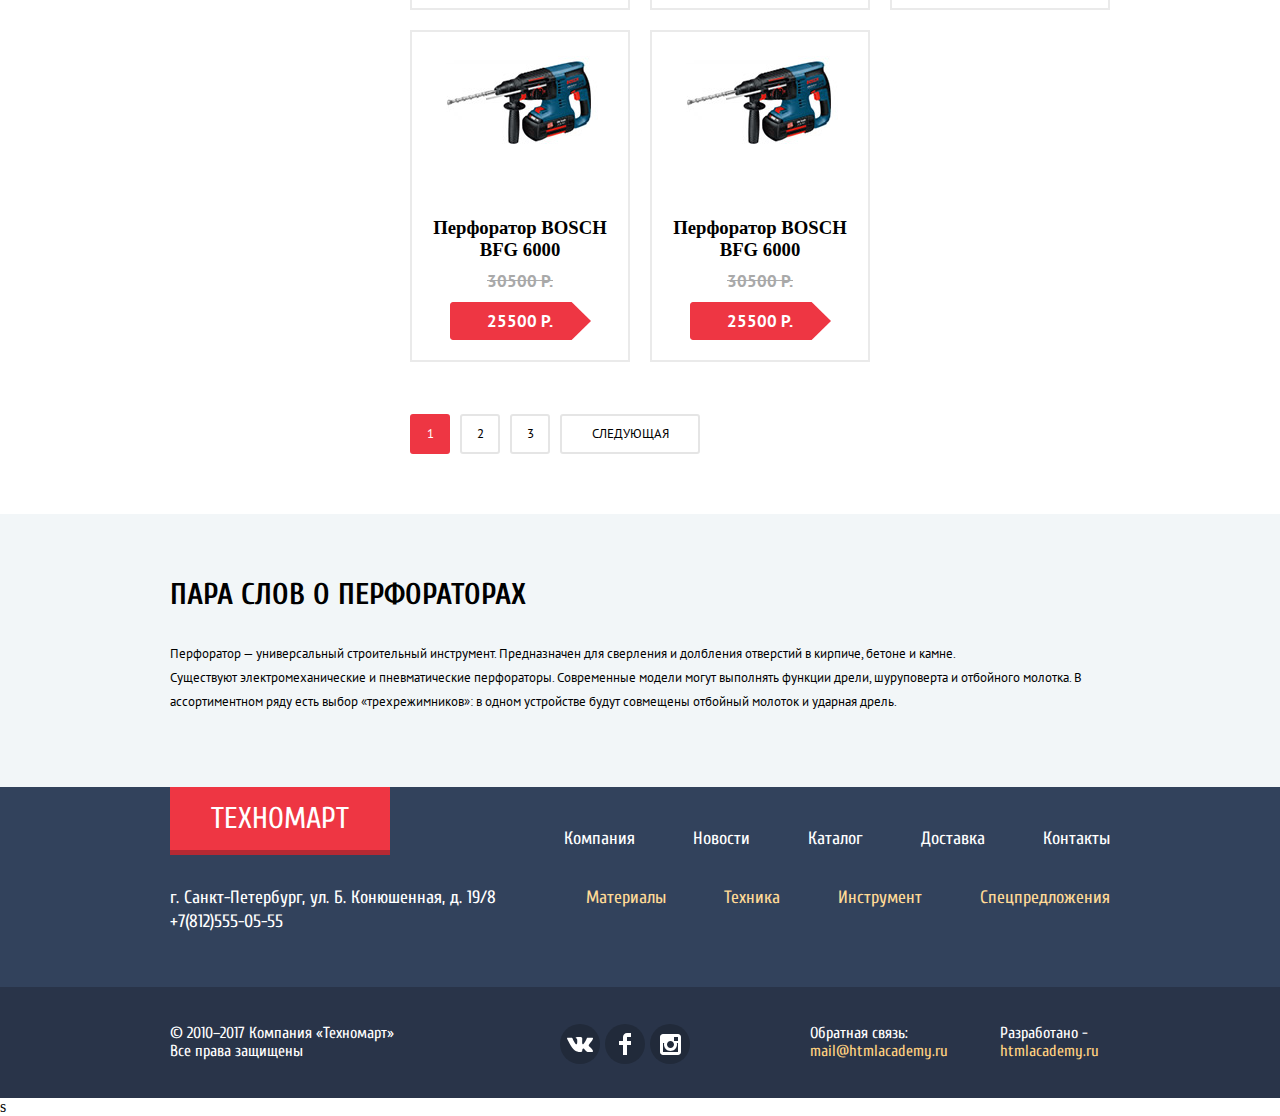
==== commit 94a380a5: "Появляющиеся кнопки на карточке" ====
--- a/catalog.html
+++ b/catalog.html
@@ -198,6 +198,10 @@
           <div class="popular-goods-item">
             <div class="popular-goods-img">
               <img src="img/BFG-9000.jpg" width="196" height="141" alt="Перфоратор BOSCH BFG 9000">
+              <div class="goods-hidden">
+                <a href="#" class="goods-hidden-buy">Купить</a>
+                <a href="#" class="goods-hidden-basket">В закладки</a>
+              </div>
             </div>
             <h3>Перфоратор BOSCH<br> BFG 9000</h3>
             <p class="price">32500 Р.</p>
@@ -207,6 +211,10 @@
           <div class="popular-goods-item">
             <div class="popular-goods-img">
               <img src="img/BFG-3000.jpg" width="196" height="141" alt="Перфоратор BOSCH BFG 3000">
+              <div class="goods-hidden">
+                <a href="#" class="goods-hidden-buy">Купить</a>
+                <a href="#" class="goods-hidden-basket">В закладки</a>
+              </div>
             </div>
             <h3>Перфоратор BOSCH<br> BFG 3000</h3>
             <p class="price">22500 Р.</p>
@@ -216,6 +224,10 @@
           <div class="popular-goods-item new">
             <div class="popular-goods-img">
               <img src="img/BFG-6000.jpg" width="196" height="141" alt="Перфоратор BOSCH BFG 6000">
+              <div class="goods-hidden">
+                <a href="#" class="goods-hidden-buy">Купить</a>
+                <a href="#" class="goods-hidden-basket">В закладки</a>
+              </div>
             </div>
             <h3>Перфоратор BOSCH<br> BFG 6000</h3>
             <p class="price">30500 Р.</p>
@@ -224,7 +236,7 @@
 
           <div class="popular-goods-item">
             <div class="popular-goods-img">
-              <!-- <img src="img/BFG-2000.jpg" width="196" height="141" alt="Перфоратор BOSCH BFG 2000"> -->
+              <img src="img/BFG-2000.jpg" width="196" height="141" alt="Перфоратор BOSCH BFG 2000">
               <div class="goods-hidden">
                 <a href="#" class="goods-hidden-buy">Купить</a>
                 <a href="#" class="goods-hidden-basket">В закладки</a>
@@ -238,6 +250,10 @@
           <div class="popular-goods-item new">
             <div class="popular-goods-img">
               <img src="img/BFG-9000.jpg" width="196" height="141" alt="Перфоратор BOSCH BFG 9000">
+              <div class="goods-hidden">
+                <a href="#" class="goods-hidden-buy">Купить</a>
+                <a href="#" class="goods-hidden-basket">В закладки</a>
+              </div>
             </div>
             <h3>Перфоратор BOSCH<br> BFG 9000</h3>
             <p class="price">32500 Р.</p>
@@ -247,6 +263,10 @@
           <div class="popular-goods-item">
             <div class="popular-goods-img">
               <img src="img/BFG-3000.jpg" width="196" height="141" alt="Перфоратор BOSCH BFG 3000">
+              <div class="goods-hidden">
+                <a href="#" class="goods-hidden-buy">Купить</a>
+                <a href="#" class="goods-hidden-basket">В закладки</a>
+              </div>
             </div>
             <h3>Перфоратор BOSCH<br> BFG 3000</h3>
             <p class="price">22500 Р.</p>
@@ -256,6 +276,10 @@
           <div class="popular-goods-item new">
             <div class="popular-goods-img">
               <img src="img/BFG-6000.jpg" width="196" height="141" alt="Перфоратор BOSCH BFG 6000">
+              <div class="goods-hidden">
+                <a href="#" class="goods-hidden-buy">Купить</a>
+                <a href="#" class="goods-hidden-basket">В закладки</a>
+              </div>
             </div>
             <h3>Перфоратор BOSCH<br> BFG 6000</h3>
             <p class="price">30500 Р.</p>
@@ -264,7 +288,7 @@
 
           <div class="popular-goods-item">
             <div class="popular-goods-img">
-              <!-- <img src="img/BFG-2000.jpg" width="196" height="141" alt="Перфоратор BOSCH BFG 2000"> -->
+              <img src="img/BFG-2000.jpg" width="196" height="141" alt="Перфоратор BOSCH BFG 2000">
               <div class="goods-hidden">
                 <a href="#" class="goods-hidden-buy">Купить</a>
                 <a href="#" class="goods-hidden-basket">В закладки</a>
@@ -278,6 +302,10 @@
           <div class="popular-goods-item">
             <div class="popular-goods-img">
               <img src="img/BFG-6000.jpg" width="196" height="141" alt="Перфоратор BOSCH BFG 6000">
+              <div class="goods-hidden">
+                <a href="#" class="goods-hidden-buy">Купить</a>
+                <a href="#" class="goods-hidden-basket">В закладки</a>
+              </div>
             </div>
             <h3>Перфоратор BOSCH<br> BFG 6000</h3>
             <p class="price">30500 Р.</p>
@@ -287,6 +315,10 @@
           <div class="popular-goods-item">
             <div class="popular-goods-img">
               <img src="img/BFG-6000.jpg" width="196" height="141" alt="Перфоратор BOSCH BFG 6000">
+              <div class="goods-hidden">
+                <a href="#" class="goods-hidden-buy">Купить</a>
+                <a href="#" class="goods-hidden-basket">В закладки</a>
+              </div>
             </div>
             <h3>Перфоратор BOSCH<br> BFG 6000</h3>
             <p class="price">30500 Р.</p>
@@ -296,6 +328,10 @@
           <div class="popular-goods-item">
             <div class="popular-goods-img">
               <img src="img/BFG-6000.jpg" width="196" height="141" alt="Перфоратор BOSCH BFG 6000">
+              <div class="goods-hidden">
+                <a href="#" class="goods-hidden-buy">Купить</a>
+                <a href="#" class="goods-hidden-basket">В закладки</a>
+              </div>
             </div>
             <h3>Перфоратор BOSCH<br> BFG 6000</h3>
             <p class="price">30500 Р.</p>
--- a/css/style.css
+++ b/css/style.css
@@ -797,6 +797,14 @@
 
 .popular-goods-item:hover{
 	box-shadow: 0 5px 25px 0px #293449;
+}
+
+.popular-goods-item:hover .goods-hidden{
+	display: flex;
+}
+
+.popular-goods-item:hover img{
+	display: none;
 }
 
 .popular-goods-img{
@@ -842,9 +850,16 @@
 }
 
 .goods-hidden{
-	display: flex;
+	/*display: flex;*/
+	display: none;
+	/*position: absolute;*/
+	top: 0;
+	/*width: 100%;*/
+	height: 100px;
+	z-index: 20;
 	flex-direction: column;
 	padding-top: 45px;
+	/*background-color: #ffffff;*/
 }
 
 .goods-hidden-buy{
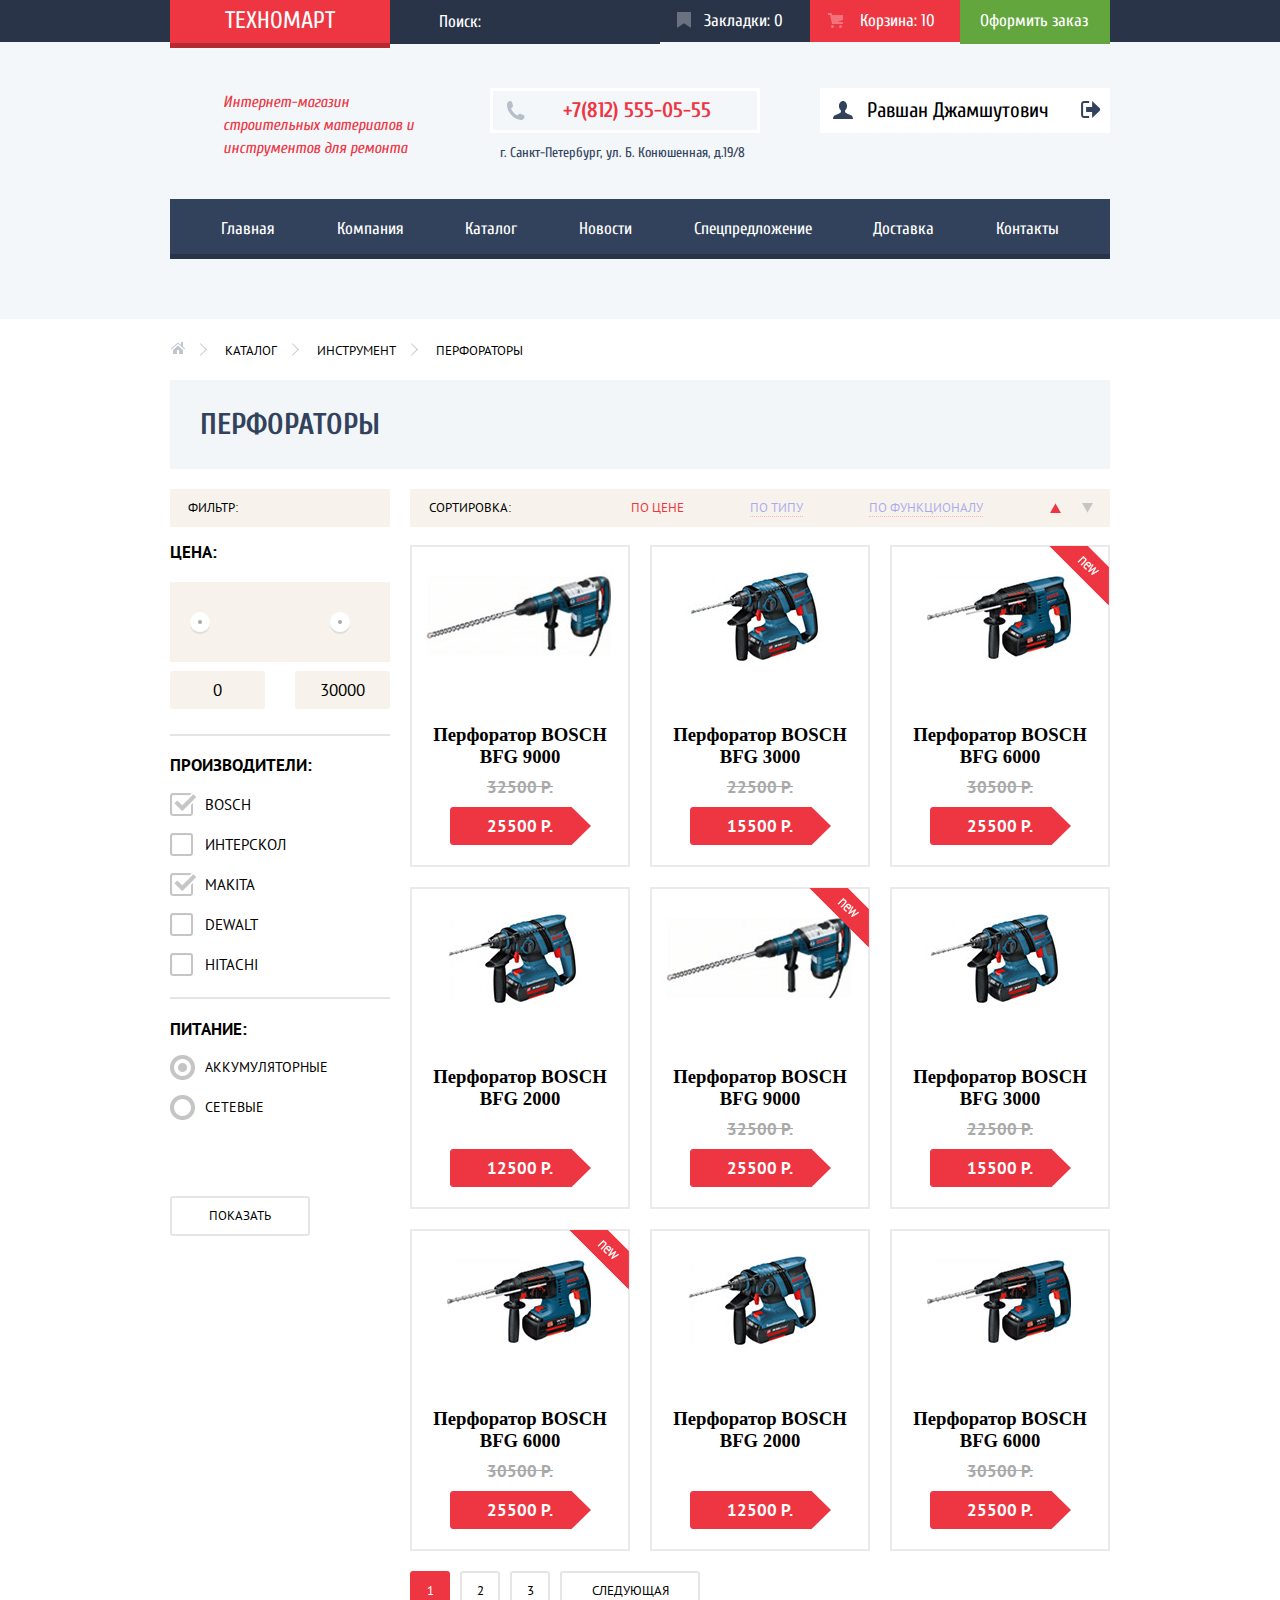
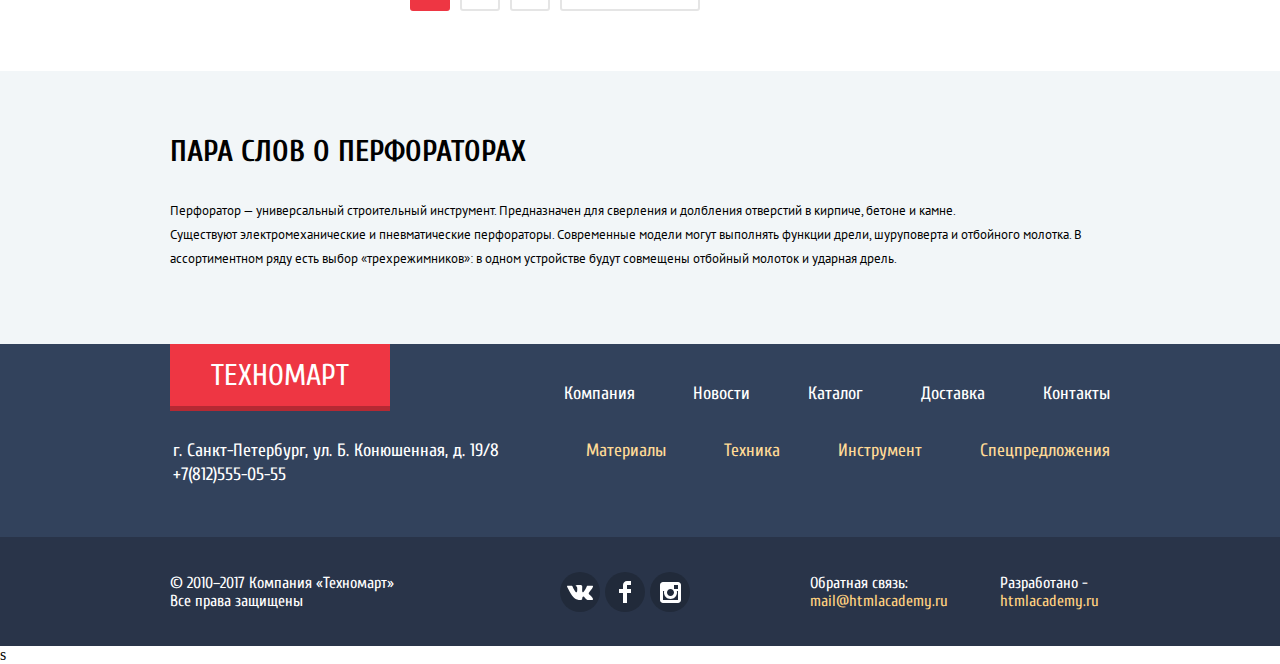
==== commit a2756a86: "Pixel" ====
--- a/catalog.html
+++ b/catalog.html
@@ -311,32 +311,7 @@
             <p class="price">30500 Р.</p>
             <a href="#" class="goods-btn">25500 Р.</a>
           </div>
-
-          <div class="popular-goods-item">
-            <div class="popular-goods-img">
-              <img src="img/BFG-6000.jpg" width="196" height="141" alt="Перфоратор BOSCH BFG 6000">
-              <div class="goods-hidden">
-                <a href="#" class="goods-hidden-buy">Купить</a>
-                <a href="#" class="goods-hidden-basket">В закладки</a>
-              </div>
-            </div>
-            <h3>Перфоратор BOSCH<br> BFG 6000</h3>
-            <p class="price">30500 Р.</p>
-            <a href="#" class="goods-btn">25500 Р.</a>
-          </div>
-
-          <div class="popular-goods-item">
-            <div class="popular-goods-img">
-              <img src="img/BFG-6000.jpg" width="196" height="141" alt="Перфоратор BOSCH BFG 6000">
-              <div class="goods-hidden">
-                <a href="#" class="goods-hidden-buy">Купить</a>
-                <a href="#" class="goods-hidden-basket">В закладки</a>
-              </div>
-            </div>
-            <h3>Перфоратор BOSCH<br> BFG 6000</h3>
-            <p class="price">30500 Р.</p>
-            <a href="#" class="goods-btn">25500 Р.</a>
-          </div>
+          
         </div>
 
         <ul class="pagination-list">
--- a/css/style.css
+++ b/css/style.css
@@ -30,6 +30,10 @@
 	display: none;
 }
 
+.modal-show{
+	display: block;
+}
+
 .container{
 	width: 940px;
 	margin: 0 auto;
@@ -39,7 +43,8 @@
 .header-top{
 	padding: 0;
 	margin-bottom: 46px;
-	min-height: 42px;
+	/*min-height: 42px;*/
+	height: 42px;
 	background-color: #293449;
 	line-height: 42px;
 }
@@ -245,7 +250,7 @@
 .header-middle{
 	display: flex;
 	justify-content: space-between;
-	margin-bottom: 43px;
+	margin-bottom: 34px;
 }
 
 .header-middle-block{
@@ -257,7 +262,7 @@
 
 .middle-content{
 	width: 196px;
-	padding-top: 6px;
+	padding-top: 3px;
 	padding-left: 53px;
 	padding-right: 51px;
 	font-family: "Cuprum";
@@ -443,9 +448,11 @@
 }
 
 .main-menu{
-	padding: 0;
-	min-height: 55px;
+	padding: 0 20px 0 20px;
+	box-sizing: border-box;
+	/*min-height: 55px;*/
 	background-color: #32425c;
+	border-bottom: 5px solid #293449;
 }
 
 .menu-list{
@@ -463,13 +470,15 @@
 
 .main-menu a{
 	display: block;
+	padding-top: 20px;
+	height: 100%;
 	font-family: "Cuprum";
 	font-size: 17px;
-	line-height: 55px;
+	/*line-height: 55px;*/
 	color: #ffffff;
 	text-decoration: none;
 	text-align: center;
-	border-bottom: 5px solid #293449;
+	/*border-bottom: 5px solid #293449;*/
 }
 
 .main-menu a:hover{
@@ -500,9 +509,9 @@
 }
 
 .features-block h3{
-	margin-top: 23px;
+	margin-top: 21px;
 	margin-left: 23px;
-	margin-bottom: 15px;
+	margin-bottom: 12px;
 	font-family: "Cuprum";
 	font-size: 24px;
 	line-height: 30px;
@@ -539,35 +548,35 @@
 	background-color: #ffbf47;
 	background-image: url("../img/icon-materials.svg");
 	background-repeat: no-repeat;
-	background-position: 85% 50%;
+	background-position: 213px 31px;
 }
 
 .instruments{
 	background-color: #3bbce3;
 	background-image: url("../img/icon-instruments.svg");
 	background-repeat: no-repeat;
-	background-position: 85% 50%;
+	background-position: 197px 33px;
 }
 
 .equipment{
 	background-color: #dc91d9;
 	background-image: url("../img/icon-equipment.svg");
 	background-repeat: no-repeat;
-	background-position: 85% 50%;
+	background-position: 191px 31px;
 }
 
 .discount{
 	background-color: #8ed78f;
 	background-image: url("../img/icon-discount.svg");
 	background-repeat: no-repeat;
-	background-position: 85% 50%;
+	background-position: 196px 26px;
 }
 
 .delivery{
 	background-color: #ffc047;
 	background-image: url("../img/icon-delivery.svg");
 	background-repeat: no-repeat;
-	background-position: 85% 50%;
+	background-position: 191px 32px;
 }
 
 .wrapper{
@@ -579,7 +588,7 @@
 
 .slider-container{
 	position: relative;
-	direction: block;
+	display: block;
 	width: 620px;
 	min-height: 246px;
 	/*padding-left: 24px;
@@ -627,7 +636,7 @@
 	font-weight: bold;
 	font-size: 36px;
 	text-transform: uppercase;
-	margin-bottom: 
+	/*margin-bottom: */
 }
 
 .slider-container span{
@@ -692,10 +701,11 @@
 	width: 25px;
 	height: 25px;
 	position: absolute;
+	cursor: pointer;
 }
 
 .slider-container:before{
-	left: 25px;
+	left: 30px;
 	/*top: 50%;*/
 	top: 120px;
 	border-top: 3px solid #ffffff;
@@ -765,7 +775,7 @@
 .popular-goods-list{
 	display: flex;
 	justify-content: space-between;	
-	margin-bottom: 32px;
+	/*margin-bottom: 32px;*/
 	flex-wrap: wrap;
 }
 
@@ -810,19 +820,21 @@
 .popular-goods-img{
 	margin: 0;
 	min-height: 140px;
-	margin-bottom: 40px;
+	/*margin-bottom: 40px;*/
+	margin-bottom: 32px;
 }
 
 .popular-goods-item h3{
 	padding: 0;
 	margin: 0;
-	margin-bottom: 11px;
+	/*margin-bottom: 11px;*/
 	text-align: center;
 }
 
 .popular-goods-item p{
 	margin: 0;
-	margin-bottom: 12px;
+	/*margin-bottom: 12px;*/
+	margin-top: 10px;
 	font-family: "PT Sans";
 	font-size: 17px;
 	font-weight: bold;
@@ -926,7 +938,7 @@
 }
 
 .popular-brands{
-	margin-bottom: 85px;
+	margin-bottom: 63px;
 }
 
 .popular-brands-list{
@@ -938,9 +950,9 @@
 .popular-brands-item a{
 	display: block;
 	margin-bottom: 20px;
-	width: 216px;
-	height: 141px;
-	border: 2px solid #ebebeb;
+	width: 218px;
+	height: 143px;
+	border: 1px solid #ebebeb;
 	/*text-align: center;*/
 }
 
@@ -965,12 +977,12 @@
 .services-section{
 	padding-top: 63px;
 	padding-bottom: 54px;
-	margin-bottom: 77px;
+	margin-bottom: 82px;
 	background-color: #f4f8f9;
 }
 
 .services h2{
-	margin-bottom: 30px;
+	margin-bottom: 24px;
 	font-family: "Cuprum";
 	font-size: 30px;
 	text-transform: uppercase;
@@ -978,7 +990,6 @@
 }
 
 .services p{
-	margin-bottom: 10px;
 	font-family: "PT Sans";
 	font-size: 13px;
 	line-height: 24px;
@@ -988,7 +999,7 @@
 .slider-services-wrapper{
 	display: flex;
 	justify-content: space-between;
-	margin-top: 25px;
+	margin-top: 18px;
 	min-height: 272px;
 }
 
@@ -1071,7 +1082,8 @@
 }
 
 .slider-services-item h3{
-	margin-bottom: 29px;
+	margin-bottom: 23px;
+	margin-top: 6px;
 	font-family: "Cuprum";
 	font-size: 36px;
 	text-transform: uppercase;
@@ -1091,7 +1103,7 @@
 	height: 285px;
 	background-image: url("../img/bg-service-delivery.png");
 	background-repeat: no-repeat;
-	background-position: 100% 100%;
+	background-position: 100% 34px;
 }
 
 .slider-guarantee{
@@ -1099,7 +1111,7 @@
 	height: 285px;
 	background-image: url("../img/bg-service-guarantee.png");
 	background-repeat: no-repeat;
-	background-position: 100% 100%;
+	background-position: 239px 12px;
 }
 
 .slider-credit{
@@ -1108,12 +1120,12 @@
 	height: 285px;
 	background-image: url("../img/bg-service-credit.png");
 	background-repeat: no-repeat;
-	background-position: 100% 100%;
+	background-position: 165px 10px;
 }
 
 .slider-credit a{
 	position: absolute;
-	bottom: 98px;
+	bottom: 102px;
 	left: 0;*
 	display: block;
 	width: 195px;
@@ -1129,11 +1141,11 @@
 
 .information h2{
 	color: #000000;
-	margin-bottom: 30px;
+	margin-bottom: 24px;
 }
 
 .information p{
-	margin-bottom: 34px;
+	margin-bottom: 24px;
 	font-family: "PT Sans";
 	font-size: 13px;
 	line-height: 24px;
@@ -1161,11 +1173,33 @@
 .information-about ul{
 	padding: 0;
 	margin: 0;
+	margin-top: -3px;
+	margin-left: 36px;
 	list-style: none;
 }
 
+.information-about li{
+	position: relative;
+	margin-bottom: 20px;
+	font-family: "Cuprum";
+	font-size: 18px;
+	line-height: 20px;
+	color: #000000;
+}
+
+.information-about li:before{
+	position: absolute;
+	content: "";
+	width: 25px;
+	height: 2px;
+	top: 9px;
+    left: -36px;
+	background-color: #ee3643;
+}
+
 .information-map{
-	margin-bottom: 40px;
+	padding-top: 7px;
+    margin-bottom: 36px;
 }
 
 .btn-about{
@@ -1205,14 +1239,14 @@
 	display: flex;
 	justify-content: space-between;
 	min-height: 63px;
-	margin-bottom: 35px;
+	margin-bottom: 32px;
 }
 
 .menu-footer-list{
 	display: flex;
 	padding: 0;
 	margin: 0;
-	margin-top: 40px;
+	margin-top: 38px;
 	list-style: none;
 }
 
@@ -1237,11 +1271,15 @@
 .footer-middle{
 	display: flex;
 	justify-content: space-between;
-	margin-bottom: 53px;
+	margin-bottom: 50px;
 	font-family: "Cuprum";
 	font-size: 18px;
 	line-height: 24px;
 	color: #ffffff;
+}
+
+.footer-middle-block{
+	margin-left: 3px;
 }
 
 .menu-catalog-list{
@@ -1319,6 +1357,7 @@
 .social{
 	display: block;
 	margin-right: 5px;
+	margin-top: -2px;
 	width: 40px;
 	height: 40px;
 	background-color: #212a3a;
@@ -1447,7 +1486,7 @@
 .filter-title{
 	height: 38px;
 	padding-left: 18px;
-	margin-bottom: 20px;
+	margin-bottom: 14px;
 	font-family: "PT Sans";
 	font-size: 13px;
 	line-height: 38px;
@@ -1460,7 +1499,7 @@
 }
 
 .form-filter h3{
-	margin-bottom: 20px;
+	margin-bottom: 19px;
 	font-family: "PT Sans";
 	font-size: 17px;
 	font-weight: bold;
@@ -1469,8 +1508,8 @@
 }
 
 .price-block{
-	margin-bottom: 25px;
-	padding-bottom: 25px;
+	margin-bottom: 18px;
+    padding-bottom: 25px;
 	border-bottom: 2px solid #e5e5e5;
 }
 
@@ -1545,7 +1584,7 @@
 	min-height: 38px;
 	width: 95px;
 	font-family: "PT Sans";
-	font-size: 18px;
+	font-size: 17px;
 	line-height: 38px;
 	text-transform: uppercase;
 	color: #000000;
@@ -1555,8 +1594,8 @@
 }
 
 .brands-block{
-	padding-bottom: 20px;
-	margin-bottom: 25px;
+	padding-bottom: 2px;
+    margin-bottom: 19px;
 	border-bottom: 2px solid #e5e5e5;
 }
 
@@ -1573,7 +1612,7 @@
 }
 
 .brands-block li{
-	margin-bottom: 24px;
+	margin-bottom: 20px;
 }
 
 .brands-block label{
@@ -1613,13 +1652,14 @@
 
 .powersupply-block{
 	/*border-bottom: 1px solid red;*/
-	margin-bottom: 55px;
+	margin-bottom: 79px;
 }
 
 .powersupply-block ul{
 	padding: 0;
 	padding-left: 35px;
 	margin: 0;
+	margin-top: -2px;
 	list-style: none;
 	font-family: "PT Sans";
 	font-size: 14px;
@@ -1629,7 +1669,7 @@
 }
 
 .powersupply-block li{
-	margin-bottom: 24px;
+	margin-bottom: 20px;
 }
 
 .powersupply-block label{
@@ -1688,7 +1728,7 @@
 	align-items: center;
 	padding-left: 19px;
 	padding-right: 17px;
-	margin-bottom: 20px;
+	margin-bottom: 18px;
 	min-height: 38px;
 	background-color: #f7f3ec;
 	font-family: "PT Sans";
@@ -1905,8 +1945,8 @@
 .new:after{
 	content: "";
 	position: absolute;
-	top: 0;
-	right: 0;
+	top: -1px;
+	right: -1px;
 	width: 60px;
 	height: 59px;
 	/*color: #ffffff;
@@ -1932,7 +1972,7 @@
 	box-shadow: 0 20px 40px 0 rgba(0, 0, 0, 0.75);
 }
 
-.modal-close{
+.modal-writeus-close{
 	position: absolute;
 	top: 9px;
 	right: 9px;
@@ -1944,8 +1984,8 @@
 	border: 0;
 }
 
-.modal-close:before,
-.modal-close:after{
+.modal-writeus-close:before,
+.modal-writeus-close:after{
 	position: absolute;
 	top: 10px;
 	left: 2px;
@@ -1957,11 +1997,11 @@
 	background-color: #ee3643;
 }
 
-.modal-close:before{
+.modal-writeus-close:before{
 	transform: rotate(45deg);
 }
 
-.modal-close:after{
+.modal-writeus-close:after{
 	transform: rotate(-45deg);
 }
 
@@ -2040,7 +2080,7 @@
 	/*top: 450px;*/
 	top: 50%;
 	left: 50%;
-	width: 940px
+	width: 940px;
 	height: 446px;
 	margin-left: -470px;
 	margin-top: -223px;
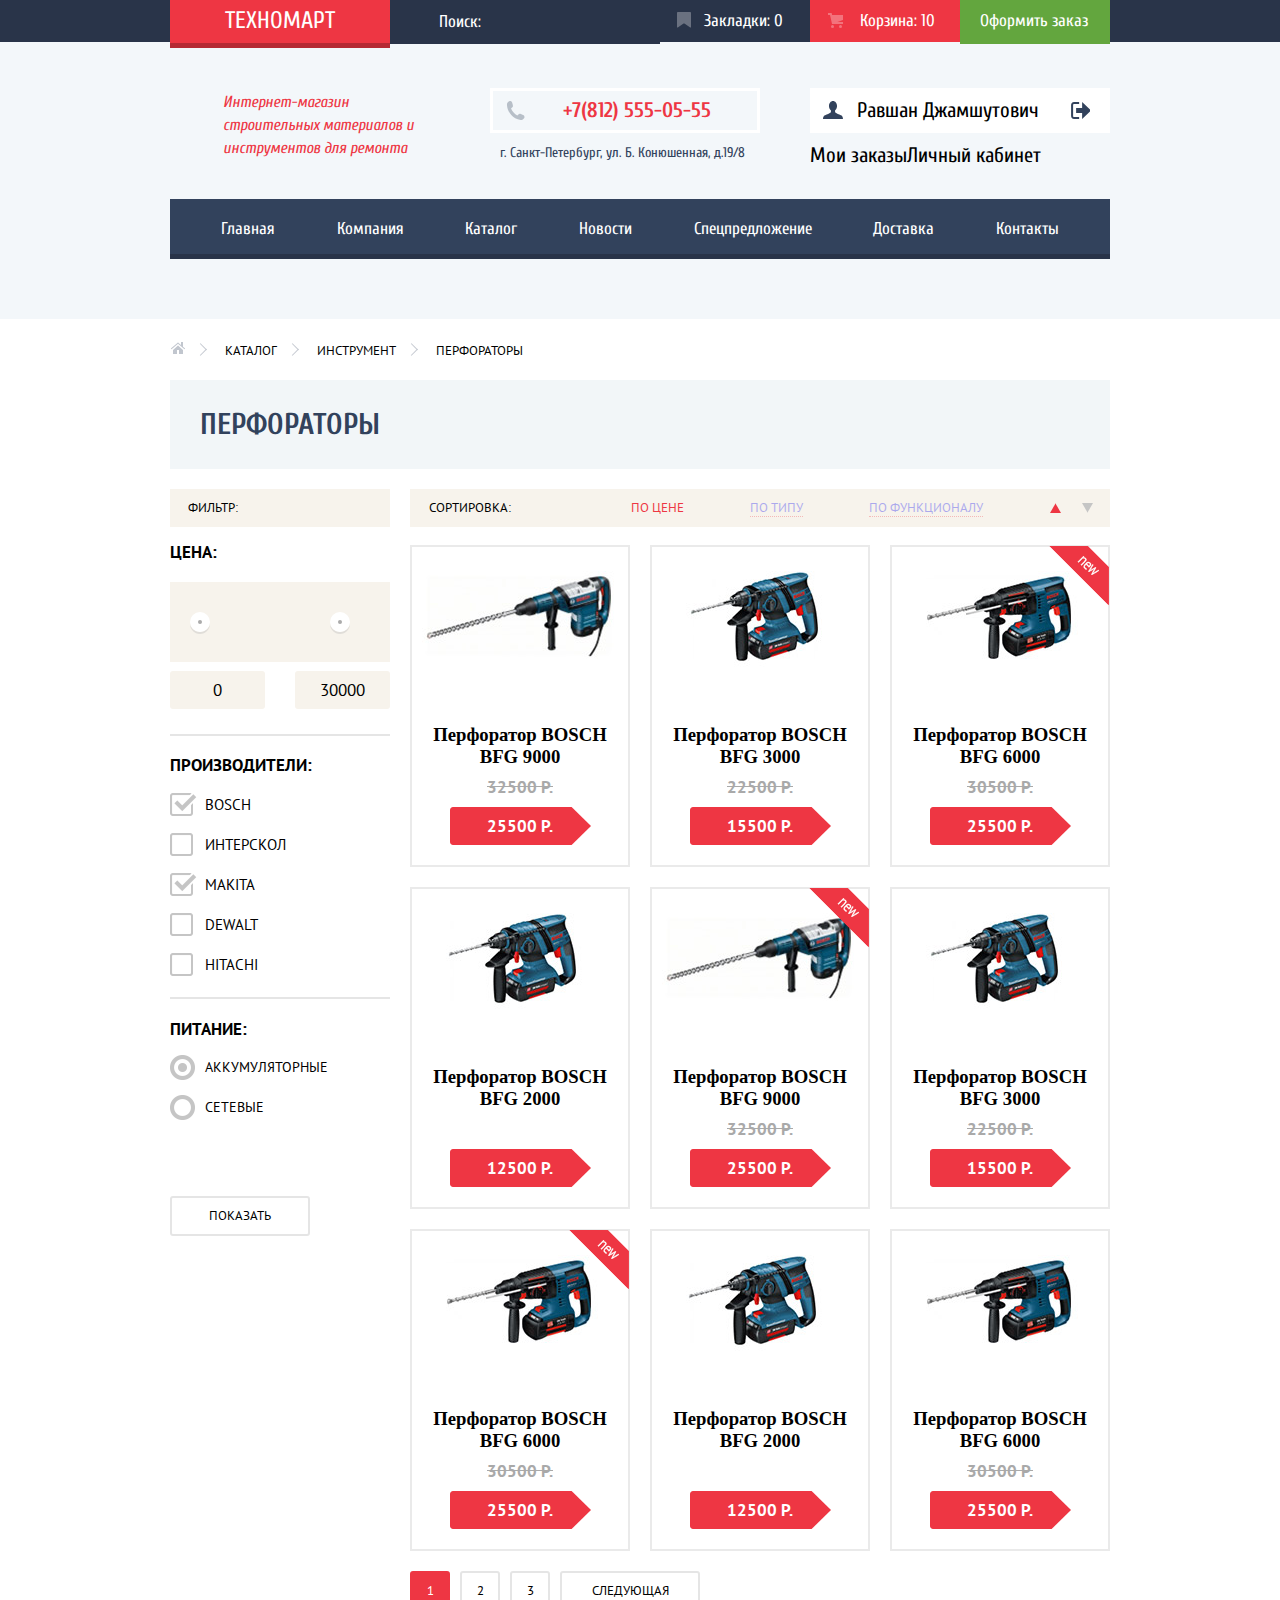
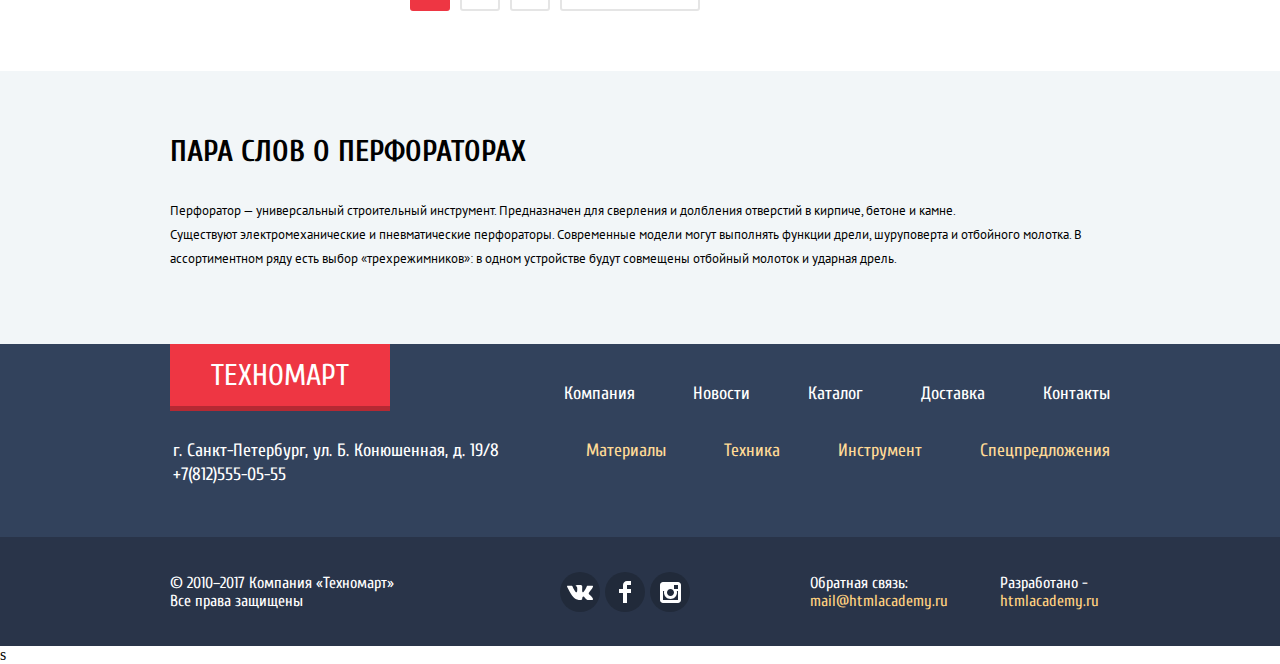
==== commit 23b6816a: "Изменерни стилизации, блок активного юзера" ====
--- a/catalog.html
+++ b/catalog.html
@@ -54,6 +54,13 @@
         <div class="header-middle-block user-block">
           <div class="user-active-block">
             <a href="#" class="user-active">Равшан Джамшутович</a>
+            <a href="#" class="user-exit"><span>Выход</span></a>
+          </div>
+          <div class="user-active-menu">
+            <ul class="user-menu">
+              <li><a href="#">Мои заказы</a></li>
+              <li><a href="#">Личный кабинет</a></li>
+            </ul>
           </div>
         </div>
       </div>
--- a/css/style.css
+++ b/css/style.css
@@ -313,12 +313,23 @@
 
 .user-block{
 	display: flex;
-	justify-content: flex-end;
+	justify-content: flex-start;
+	flex-wrap: wrap;
 	height: 45px;
 }
 
+/*
+.user-block-wrapper{
+	display: flex;
+	flex-direction: column;
+	height: 45px;
+}
+*/
+
 .user-active-block{
-	margin-left: 10px;
+	display: flex;
+	justify-content: space-between;
+	/*margin-left: 10px;*/
 	height: 45px;
 	width: 300px;
 	background-color: #ffffff;
@@ -404,6 +415,21 @@
 	color: #ee3643;
 }*/
 
+.user-active{
+	width: 193px;
+	/*border: 1px solid red;*/
+}
+
+.user-exit{
+	position: relative;
+	width: 60px;
+	/*border: 1px solid red;*/
+}
+
+.user-exit span{
+	font-size: 0;
+}
+
 .user-active:active{
 	color: #000000;
 	opacity: 0.3;
@@ -421,23 +447,27 @@
 	background-position: 0 0;
 }
 
-.user-active:after{
+/*.user-active:after{*/
+.user-exit:after{
 	position: absolute;
 	content: "";
 	width: 20px;
 	height: 18px;
-	top: 13px;
-	right: 10px;
+	top: 50%;
+	margin-top: -9px;
+	left: 50%;
+	margin-left: -10px;
 	background-image: url("../img/icon-logout.svg");
 	background-repeat: no-repeat;
 	background-position: 0 0;
+	/*border: 1px solid red;*/
 }
 
 .user-active:hover:before{
 	background-image: url("../img/icon-user-act.svg");
 }
 
-.user-active:hover:after{
+.user-exit:hover:after{
 	background-image: url("../img/icon-logout-act.svg");
 }
 
@@ -445,6 +475,17 @@
 .user-active:active:before,
 .user-active:active:after{
 	opacity: 0.3;
+}
+
+.user-menu{
+	display: flex;
+	padding: 0;
+	margin: 0;
+	list-style: none;
+	font-family: "Cuprum";
+	font-size: 16px;
+	line-height: 18px;
+	color: #32425c;
 }
 
 .main-menu{
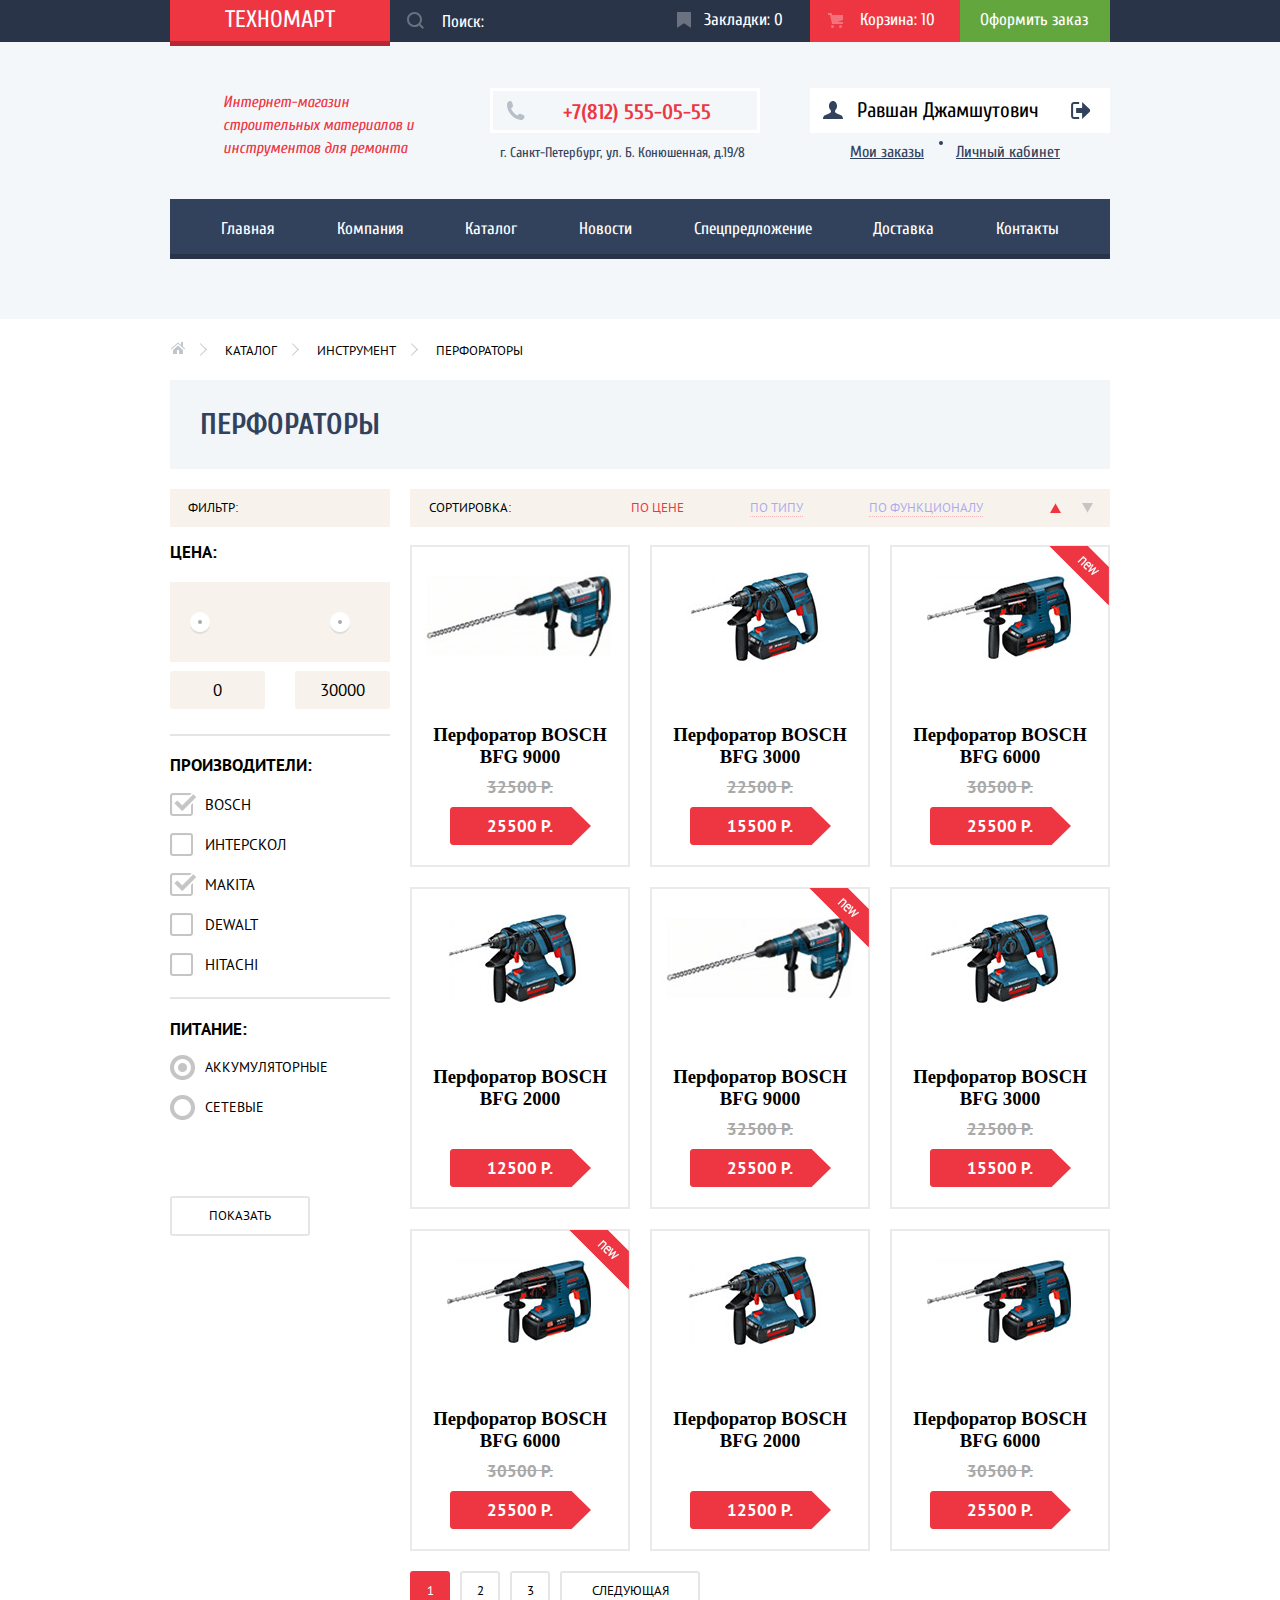
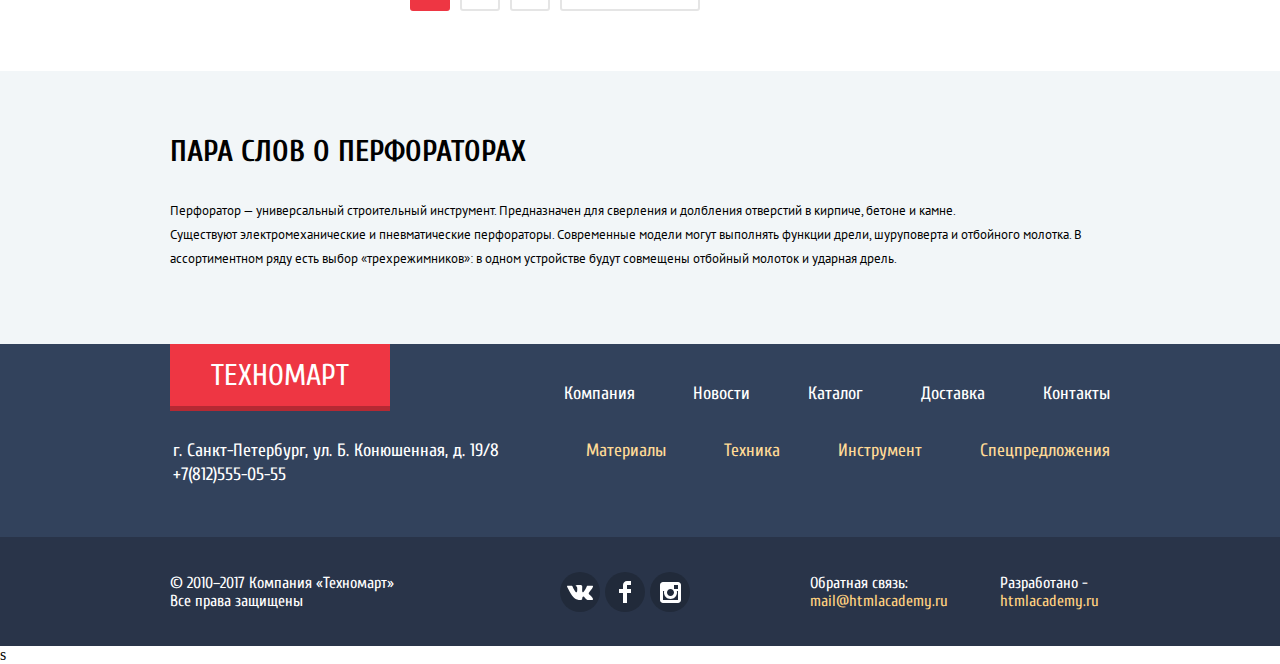
==== commit c89a1279: "Исправление header-а" ====
--- a/catalog.html
+++ b/catalog.html
@@ -58,8 +58,8 @@
           </div>
           <div class="user-active-menu">
             <ul class="user-menu">
-              <li><a href="#">Мои заказы</a></li>
-              <li><a href="#">Личный кабинет</a></li>
+              <li><a href="#" class="user-order">Мои заказы</a></li>
+              <li><a href="#" class="personal-account">Личный кабинет</a></li>
             </ul>
           </div>
         </div>
@@ -332,7 +332,6 @@
       </div>
 
     </main>
-
     <!-- Пара слов про перфораторы -->
       <section class="about-goods">
         <div class="container">
--- a/css/style.css
+++ b/css/style.css
@@ -46,7 +46,7 @@
 	/*min-height: 42px;*/
 	height: 42px;
 	background-color: #293449;
-	line-height: 42px;
+	/*line-height: 42px;*/
 }
 
 .header-top .container{
@@ -54,11 +54,14 @@
 }
 
 .header-top a{
+	display: block;
+	height: 31px;
 	text-decoration: none;
 	color: #ffffff;
 	font-family: "Cuprum";
 	font-size: 17px;
-	*//*line-height: 17px;*/
+	line-height: 18px;
+	padding-top: 11px;
 }
 
 .logo a:hover{
@@ -99,22 +102,55 @@
 }
 
 .form-search{
+	display: flex;
 	position: relative;
 	width: 270px;
 	/*padding-left: 50px;*/
 }
 
+/*.form-search:after{*/
+	/*
+.form-search input[type="text"]:after{
+	position: absolute;
+	content: "new";
+	width: 17px;
+	height: 17px;
+	top: 12px;
+	left: 17px;
+	background-image: url("../img/icon-search.svg");
+	background-repeat: no-repeat;
+	background-position: 0 0;
+	opacity: 0.3;
+	border: 1px solid red;
+}
+
+.form-search:hover:after{
+	opacity: 1;
+}*/
+
+.form-search span{
+	width: 50px;
+	background-image: url("../img/icon-search.svg");
+	background-repeat: no-repeat;
+	background-position: 17px 12px;
+	opacity: 0.3;
+}
+
+
 .form-search input[type="text"]{
 	position: relative;
+	display: block;
+	height: 42px;
 	border: none;
 	box-sizing: border-box;
-	line-height: 42px;
-	width: 100%;
-	padding-left: 49px;
+	/*width: 100%;*/
+	width: 218px;
+	/*padding-left: 49px;*/
 	background-color: #293449;
 	font-family: "Cuprum";
 	color: #ffffff;
 	font-size: 17px;
+	line-height: 21px;
 }
 
 /*.form-search input[type="text"]:before{
@@ -125,6 +161,10 @@
 	color: red;
 }*/
 
+.form-search:hover{
+	background-color: #212a3a;
+}
+
 .form-search input[type="text"]:hover{
 	background-color: #212a3a;
 }
@@ -140,7 +180,7 @@
 	font-family: "Cuprum";
 	color: #ffffff;
 	font-size: 17px;
-	line-height: 18px;
+	line-height: 21px;
 }
 
 .bookmarks{
@@ -291,11 +331,13 @@
 	width: 152px;	
 	margin-bottom: 8px;
 	padding-left: 70px;
+	padding-top: 9px;
+	padding-bottom: 5px;
 	padding-right: 42px;
 	border: 3px solid #ffffff;
 	font-family: "Cuprum";
 	font-size: 21px;
-	line-height: 39px;
+	line-height: 25px;
 	color: #ee3643;
 	font-weight: bold;
 }
@@ -338,13 +380,17 @@
 .user-block a{
 	display: block;
 	/*margin-left: 10px;*/
-	min-height: 45px;
+	height: 35px;
 	font-family: "Cuprum";
 	font-size: 21px;
-	line-height: 45px;
+	line-height: 25px;
+	padding-top: 10px;
+	/*padding-bottom: 10px;*/
 	color: #000000;
 	/*background-color: #ffffff;*/
 	text-decoration: none;
+
+	/*border: 1px solid red;*/
 }
 
 .user-block-login{
@@ -477,6 +523,12 @@
 	opacity: 0.3;
 }
 
+.user-active-menu{
+	display: flex;
+	justify-content: flex-start;
+	padding-left: 20px;
+}
+
 .user-menu{
 	display: flex;
 	padding: 0;
@@ -486,6 +538,43 @@
 	font-size: 16px;
 	line-height: 18px;
 	color: #32425c;
+}
+
+.user-menu a{
+	font-family: "Cuprum";
+	font-size: 16px;
+	line-height: 18px;
+	text-decoration: underline;
+	color: #32425c;
+}
+
+.user-menu a:hover{
+	color: #ee3643;
+}
+
+.user-menu a:active{
+	color: #32425c;
+	opacity: 0.3;
+}
+
+.user-order{
+	padding-left: 20px;
+}
+
+.personal-account{
+	position: relative;
+	margin-left: 32px;
+}
+
+.personal-account:before{
+	content: "";
+	position: absolute;
+	top: 8px;
+	left: -17px;
+	width: 4px;
+	height: 4px;
+	background-color: #32425c;
+	border-radius: 50%;
 }
 
 .main-menu{
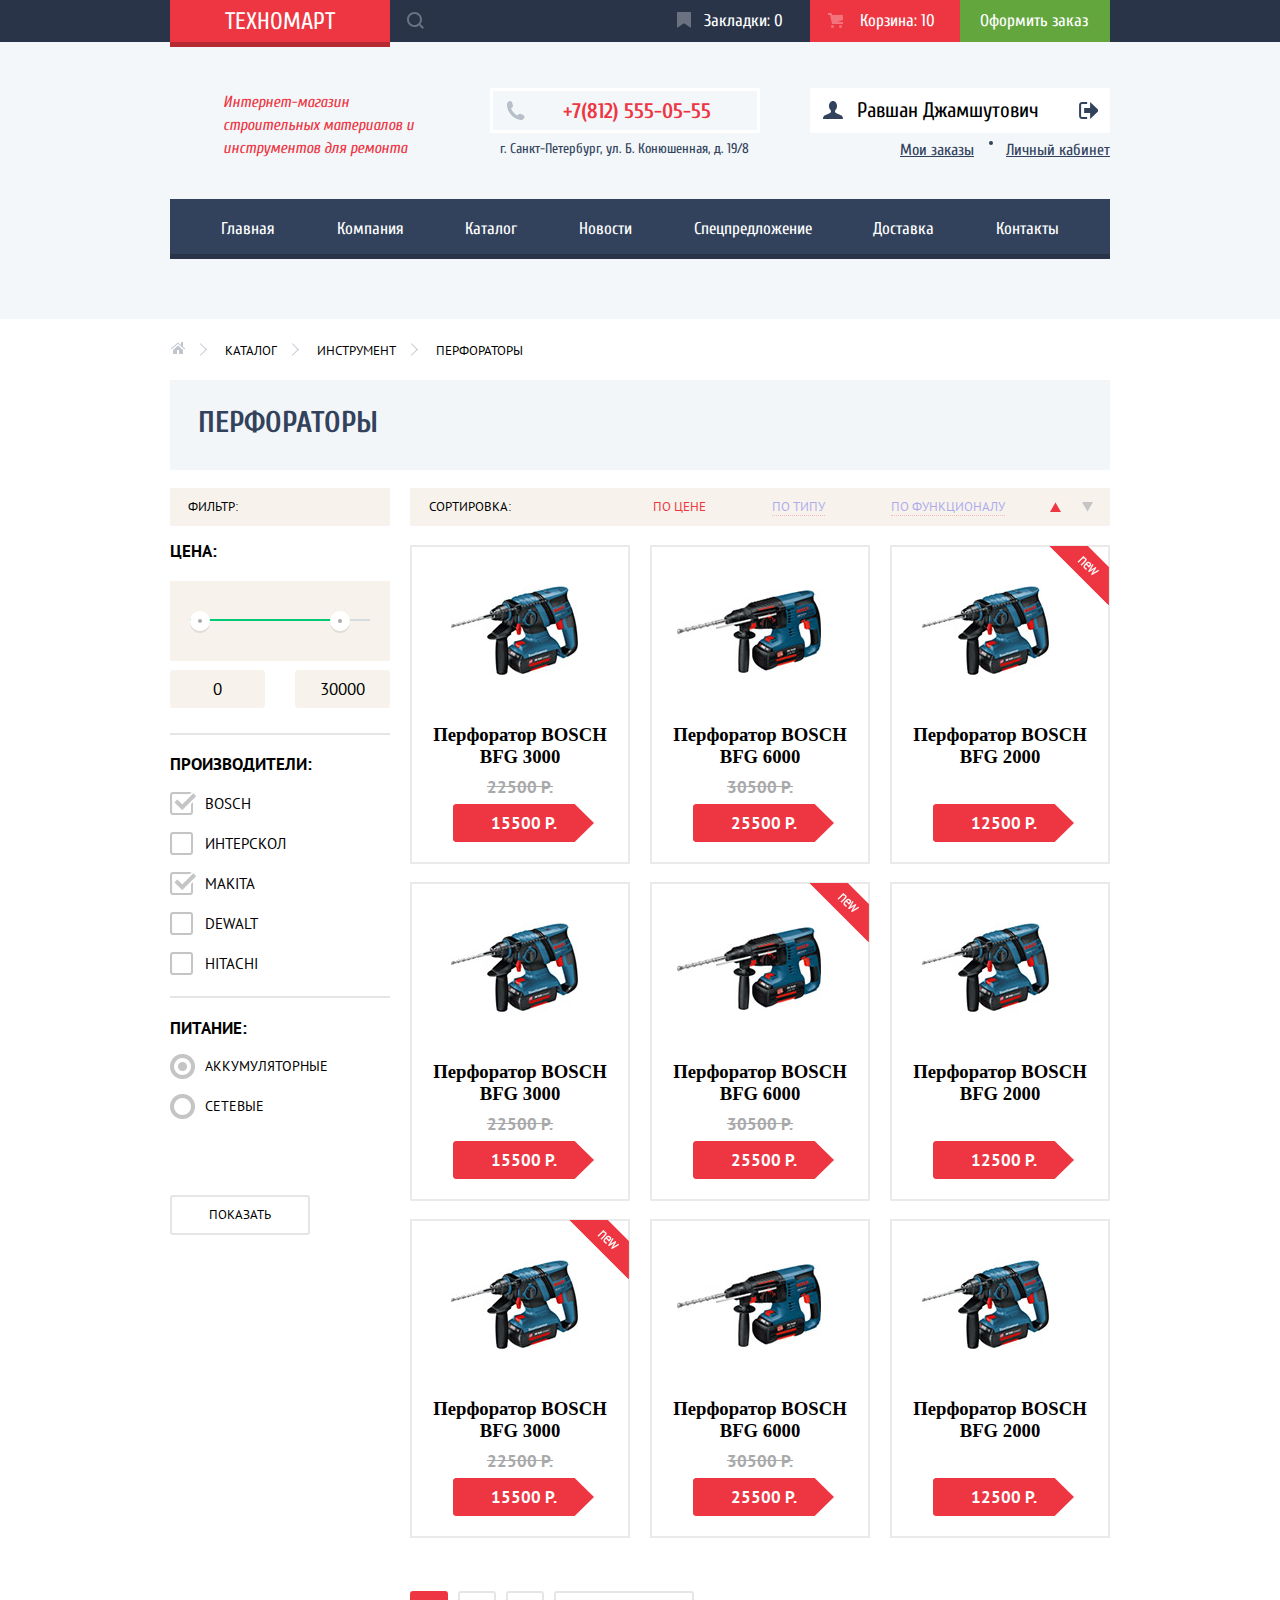
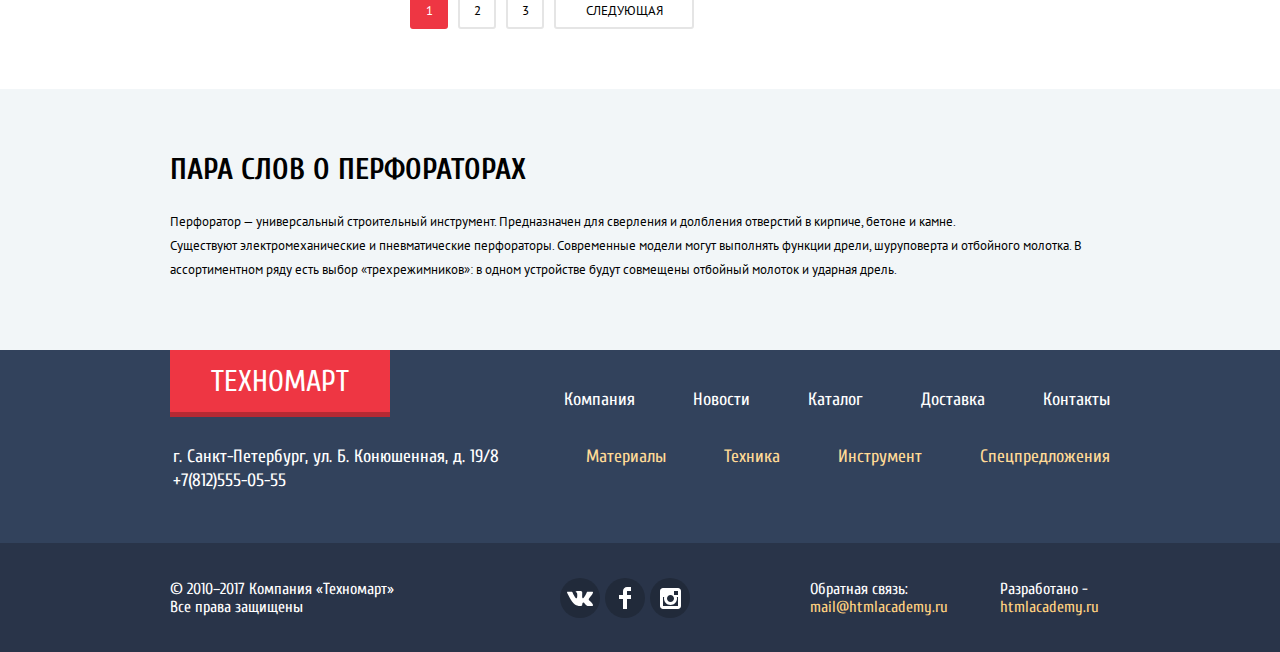
==== commit 838c74cf: "Пикселизация" ====
--- a/catalog.html
+++ b/catalog.html
@@ -17,7 +17,7 @@
           </div>
           
           <form class="header-top-block form-search">
-            <span class="icon-find"></span>
+            <span class="icon-find"></span
             <input type="text" name="search" placeholder="Поиск:">
           </form>
 
@@ -48,7 +48,7 @@
           <div class="header-phone">
             +7(812) 555-05-55
           </div>
-          <p class="address">г. Санкт-Петербург, ул. Б. Конюшенная, д.19/8</p>
+          <p class="address">г. Санкт-Петербург, ул. Б. Конюшенная, д. 19/8</p>
         </div>
 
         <div class="header-middle-block user-block">
@@ -103,6 +103,8 @@
           <div class="price-block">
             <h3>Цена:</h3>
             <div class="filter-price">
+              <div class="slider-price slider-price-strip"></div>
+              <div class="slider-price slider-price-activestrip"></div>
               <div class="slider-price slider-price-min"></div>
               <div class="slider-price slider-price-max"></div>
             </div>
@@ -168,6 +170,7 @@
       </section>
 
       <div class="sorting-wrapper">
+        
         <!-- Секция сортировки товара -->
       <section class="sorting">
         <p class="sorting-title">Сортировка:</p>
@@ -201,23 +204,10 @@
         <h2 class="visuallly-hidden">Список товаров</h2>
 
         <div class="popular-goods-list">
-          
-          <div class="popular-goods-item">
-            <div class="popular-goods-img">
-              <img src="img/BFG-9000.jpg" width="196" height="141" alt="Перфоратор BOSCH BFG 9000">
-              <div class="goods-hidden">
-                <a href="#" class="goods-hidden-buy">Купить</a>
-                <a href="#" class="goods-hidden-basket">В закладки</a>
-              </div>
-            </div>
-            <h3>Перфоратор BOSCH<br> BFG 9000</h3>
-            <p class="price">32500 Р.</p>
-            <a href="#" class="goods-btn">25500 Р.</a>
-          </div>
-
-          <div class="popular-goods-item">
-            <div class="popular-goods-img">
-              <img src="img/BFG-3000.jpg" width="196" height="141" alt="Перфоратор BOSCH BFG 3000">
+
+          <div class="popular-goods-item">
+            <div class="popular-goods-img">
+              <img src="img/BFG3000.jpg" width="127" height="89" alt="Перфоратор BOSCH BFG 3000" class="bfg-3000">
               <div class="goods-hidden">
                 <a href="#" class="goods-hidden-buy">Купить</a>
                 <a href="#" class="goods-hidden-basket">В закладки</a>
@@ -228,9 +218,9 @@
             <a href="#" class="goods-btn">15500 Р.</a>
           </div>
 
-          <div class="popular-goods-item new">
-            <div class="popular-goods-img">
-              <img src="img/BFG-6000.jpg" width="196" height="141" alt="Перфоратор BOSCH BFG 6000">
+          <div class="popular-goods-item">
+            <div class="popular-goods-img">
+              <img src="img/BFG6000.jpg" width="144" height="83" alt="Перфоратор BOSCH BFG 6000" class="bfg-6000">
               <div class="goods-hidden">
                 <a href="#" class="goods-hidden-buy">Купить</a>
                 <a href="#" class="goods-hidden-basket">В закладки</a>
@@ -241,9 +231,9 @@
             <a href="#" class="goods-btn">25500 Р.</a>
           </div>
 
-          <div class="popular-goods-item">
-            <div class="popular-goods-img">
-              <img src="img/BFG-2000.jpg" width="196" height="141" alt="Перфоратор BOSCH BFG 2000">
+          <div class="popular-goods-item new">
+            <div class="popular-goods-img">
+              <img src="img/BFG2000.jpg" width="127" height="89" alt="Перфоратор BOSCH BFG 2000"  class="bfg-2000">
               <div class="goods-hidden">
                 <a href="#" class="goods-hidden-buy">Купить</a>
                 <a href="#" class="goods-hidden-basket">В закладки</a>
@@ -254,22 +244,9 @@
             <a href="#" class="goods-btn">12500 Р.</a>
           </div>
 
-          <div class="popular-goods-item new">
-            <div class="popular-goods-img">
-              <img src="img/BFG-9000.jpg" width="196" height="141" alt="Перфоратор BOSCH BFG 9000">
-              <div class="goods-hidden">
-                <a href="#" class="goods-hidden-buy">Купить</a>
-                <a href="#" class="goods-hidden-basket">В закладки</a>
-              </div>
-            </div>
-            <h3>Перфоратор BOSCH<br> BFG 9000</h3>
-            <p class="price">32500 Р.</p>
-            <a href="#" class="goods-btn">25500 Р.</a>
-          </div>
-
-          <div class="popular-goods-item">
-            <div class="popular-goods-img">
-              <img src="img/BFG-3000.jpg" width="196" height="141" alt="Перфоратор BOSCH BFG 3000">
+          <div class="popular-goods-item">
+            <div class="popular-goods-img">
+              <img src="img/BFG3000.jpg" width="127" height="89" alt="Перфоратор BOSCH BFG 3000" class="bfg-3000">
               <div class="goods-hidden">
                 <a href="#" class="goods-hidden-buy">Купить</a>
                 <a href="#" class="goods-hidden-basket">В закладки</a>
@@ -282,7 +259,7 @@
 
           <div class="popular-goods-item new">
             <div class="popular-goods-img">
-              <img src="img/BFG-6000.jpg" width="196" height="141" alt="Перфоратор BOSCH BFG 6000">
+              <img src="img/BFG6000.jpg" width="144" height="83" alt="Перфоратор BOSCH BFG 6000" class="bfg-6000">
               <div class="goods-hidden">
                 <a href="#" class="goods-hidden-buy">Купить</a>
                 <a href="#" class="goods-hidden-basket">В закладки</a>
@@ -295,7 +272,7 @@
 
           <div class="popular-goods-item">
             <div class="popular-goods-img">
-              <img src="img/BFG-2000.jpg" width="196" height="141" alt="Перфоратор BOSCH BFG 2000">
+              <img src="img/BFG2000.jpg" width="127" height="89" alt="Перфоратор BOSCH BFG 2000"  class="bfg-2000">
               <div class="goods-hidden">
                 <a href="#" class="goods-hidden-buy">Купить</a>
                 <a href="#" class="goods-hidden-basket">В закладки</a>
@@ -306,9 +283,22 @@
             <a href="#" class="goods-btn">12500 Р.</a>
           </div>
 
-          <div class="popular-goods-item">
-            <div class="popular-goods-img">
-              <img src="img/BFG-6000.jpg" width="196" height="141" alt="Перфоратор BOSCH BFG 6000">
+          <div class="popular-goods-item new">
+            <div class="popular-goods-img">
+              <img src="img/BFG3000.jpg" width="127" height="89" alt="Перфоратор BOSCH BFG 3000" class="bfg-3000">
+              <div class="goods-hidden">
+                <a href="#" class="goods-hidden-buy">Купить</a>
+                <a href="#" class="goods-hidden-basket">В закладки</a>
+              </div>
+            </div>
+            <h3>Перфоратор BOSCH<br> BFG 3000</h3>
+            <p class="price">22500 Р.</p>
+            <a href="#" class="goods-btn">15500 Р.</a>
+          </div>
+
+          <div class="popular-goods-item">
+            <div class="popular-goods-img">
+              <img src="img/BFG6000.jpg" width="144" height="83" alt="Перфоратор BOSCH BFG 6000" class="bfg-6000">
               <div class="goods-hidden">
                 <a href="#" class="goods-hidden-buy">Купить</a>
                 <a href="#" class="goods-hidden-basket">В закладки</a>
@@ -317,6 +307,19 @@
             <h3>Перфоратор BOSCH<br> BFG 6000</h3>
             <p class="price">30500 Р.</p>
             <a href="#" class="goods-btn">25500 Р.</a>
+          </div>
+
+          <div class="popular-goods-item">
+            <div class="popular-goods-img">
+              <img src="img/BFG2000.jpg" width="127" height="89" alt="Перфоратор BOSCH BFG 2000"  class="bfg-2000">
+              <div class="goods-hidden">
+                <a href="#" class="goods-hidden-buy">Купить</a>
+                <a href="#" class="goods-hidden-basket">В закладки</a>
+              </div>
+            </div>
+            <h3>Перфоратор BOSCH<br> BFG 2000</h3>
+            <p class="price"></p>
+            <a href="#" class="goods-btn">12500 Р.</a>
           </div>
           
         </div>
@@ -409,7 +412,7 @@
 
 
     <section class="modal-add visuallly-hidden">
-      <button type="button" class="modal-close">Закрыть</button>
+      <button type="button" class="modal-add-close">Закрыть</button>
       <p>Товар добавлен в корзину!</p>
       <div class="modal-btn-block">
         <a href="#" class="btn btn-to-order">Оформит заказ</a>
@@ -417,6 +420,6 @@
       </div>
     </section>
 
-s
+    <script src="js/script.js"></script>
   </body>
 </html>--- a/css/style.css
+++ b/css/style.css
@@ -55,13 +55,13 @@
 
 .header-top a{
 	display: block;
-	height: 31px;
+	height: 30px;
 	text-decoration: none;
 	color: #ffffff;
 	font-family: "Cuprum";
 	font-size: 17px;
 	line-height: 18px;
-	padding-top: 11px;
+	padding-top: 12px;
 }
 
 .logo a:hover{
@@ -95,6 +95,7 @@
 .logo-header a{
 	display: block;
 	/*padding-left: 55px;*/
+	padding-top: 13px;
 	font-family: "Cuprum";
 	font-size: 24px;
 	text-transform: uppercase;
@@ -270,6 +271,7 @@
 .order{
 	display: inline-block;
 	width: 150px;
+	height: 42px;
 	background-color: #63a63e;
 }
 
@@ -290,7 +292,7 @@
 .header-middle{
 	display: flex;
 	justify-content: space-between;
-	margin-bottom: 34px;
+	margin-bottom: 38px;
 }
 
 .header-middle-block{
@@ -329,10 +331,10 @@
 .header-phone{
 	position: relative;
 	width: 152px;	
-	margin-bottom: 8px;
+	margin-bottom: 4px;
 	padding-left: 70px;
-	padding-top: 9px;
-	padding-bottom: 5px;
+	padding-top: 8px;
+	padding-bottom: 6px;
 	padding-right: 42px;
 	border: 3px solid #ffffff;
 	font-family: "Cuprum";
@@ -355,7 +357,7 @@
 
 .user-block{
 	display: flex;
-	justify-content: flex-start;
+	justify-content: flex-end;
 	flex-wrap: wrap;
 	height: 45px;
 }
@@ -372,6 +374,7 @@
 	display: flex;
 	justify-content: space-between;
 	/*margin-left: 10px;*/
+	/*margin-bottom: 10px;*/
 	height: 45px;
 	width: 300px;
 	background-color: #ffffff;
@@ -462,13 +465,14 @@
 }*/
 
 .user-active{
-	width: 193px;
+	width: 209px;
 	/*border: 1px solid red;*/
 }
 
 .user-exit{
 	position: relative;
-	width: 60px;
+	/*width: 60px;*/
+	width: 44px;
 	/*border: 1px solid red;*/
 }
 
@@ -526,7 +530,7 @@
 .user-active-menu{
 	display: flex;
 	justify-content: flex-start;
-	padding-left: 20px;
+	/*padding-left: 20px;*/
 }
 
 .user-menu{
@@ -546,6 +550,7 @@
 	line-height: 18px;
 	text-decoration: underline;
 	color: #32425c;
+	padding-top: 8px;
 }
 
 .user-menu a:hover{
@@ -880,8 +885,8 @@
 .title-block{
 	display: flex;
 	justify-content: space-between;
-	padding: 25px;
-	padding-left: 30px;
+	/*padding: 25px;*/
+	/*padding-left: 30px;*/
 	margin-bottom: 20px;
 	background-color: #f9f5f0;
 }
@@ -891,11 +896,23 @@
 	font-size: 30px;
 	text-transform: uppercase;
 	color: #32425c;
+	margin-top: 27px;
+	margin-bottom: 26px;
+}
+
+.title-popular-goods{
+	margin-left: 28px;
+}
+
+.title-popular-brands{
+	margin-left: 24px;
 }
 
 .title-block a{
 	color: #ffffff;
-	text-decoration: none;	
+	text-decoration: none;
+	margin-top: 25px;
+	margin-right: 24px;
 }
 
 .title-block-btn{
@@ -920,9 +937,10 @@
 	position: relative;
 	padding: 0;
 	width: 216px;
-	min-height: 318px;
+	height: 315px;
 	border: 2px solid #eaeaea;
-	margin-bottom: 20px;
+	/*margin-bottom: 20px;*/
+	margin-bottom: 18px;
 	/*margin-right: 20px;	*/
 }
 
@@ -949,9 +967,30 @@
 
 .popular-goods-img{
 	margin: 0;
-	min-height: 140px;
+	/*min-height: 140px;*/
+	height: 145px;
 	/*margin-bottom: 40px;*/
 	margin-bottom: 32px;
+}
+
+.bfg-9000{
+	margin-top: 47px;
+	margin-right: 1px;
+}
+
+.bfg-3000{
+	margin-top: 39px;
+	margin-right: 12px;
+}
+
+.bfg-6000{
+	margin-top: 43px;
+	margin-right: 22px;
+}
+
+.bfg-2000{
+	margin-top: 39px;
+	margin-right: 29px;
 }
 
 .popular-goods-item h3{
@@ -978,6 +1017,7 @@
 	display: block;
 	margin: auto;
 	margin-bottom: 20px;
+	margin-left: 41px;
 	/*height: 38px;*/
 	width: 141px;
 	font-family: "PT Sans";
@@ -1004,17 +1044,20 @@
 	/*background-color: #ffffff;*/
 }
 
+
 .goods-hidden-buy{
 	display:  block;
 	position: relative;
 	width: 135px;
+	height: 25px;
 	margin-bottom: 7px;
+	padding-top: 10px;
 	font-family: "Cuprum";
 	font-size: 14px;
 	text-transform: uppercase;
 	text-decoration: none;
 	text-align: center;
-	line-height: 35px;
+	line-height: 18px;
 	color: #ffffff;
 	background-color: #63a63e;
 	border-radius: 5px;
@@ -1023,8 +1066,8 @@
 
 .goods-hidden-buy:before{
 	position: absolute;
-	top: 13px;
-	left: 18px;
+	top: 10px;
+	left: 15px;
 	content: "";
 	width: 15px;
 	height: 15px;
@@ -1048,12 +1091,14 @@
 .goods-hidden-basket{
 	display: block;
 	width: 129px;
+	height: 24px;
+	padding-top: 8px;
 	font-family: "Cuprum";
 	font-size: 14px;
 	text-transform: uppercase;
 	text-decoration: none;
 	text-align: center;
-	line-height: 35px;
+	line-height: 18px;
 	color: #32425c;
 	border: 3px solid #63a63e;
 	border-radius: 5px;
@@ -1068,7 +1113,7 @@
 }
 
 .popular-brands{
-	margin-bottom: 63px;
+	margin-bottom: 38px;
 }
 
 .popular-brands-list{
@@ -1094,11 +1139,13 @@
 	box-shadow: 0 2px 10px 0px #293449;
 }
 
+/*
 .brand-wrapper{
 	display: flex;
 	width: 100%;
 	height: 100%;
 }
+*/
 
 .brand-wrapper img{
 	margin: auto;
@@ -1107,7 +1154,7 @@
 .services-section{
 	padding-top: 63px;
 	padding-bottom: 54px;
-	margin-bottom: 82px;
+	margin-bottom: 55px;
 	background-color: #f4f8f9;
 }
 
@@ -1592,15 +1639,17 @@
 
 .title-block-catalog{
 	min-height: 89px;
-	padding-left: 30px;
-	margin-bottom: 20px;
+	padding-left: 28px;
+	padding-top: 1px;
+	margin-bottom: 18px;
 	background-color: #f2f6f8;
 }
 
 .title-block-catalog h1{
 	font-family: "Cuprum"
 	font-size: 30px;
-	line-height: 89px;	
+	line-height: 30px;
+	margin-bottom: 10px;	
 }
 
 .main-content{
@@ -1679,6 +1728,24 @@
 	background-repeat: no-repeat;
 	background-position: 50% 50%;
 }*/
+
+.slider-price-strip{
+	position: absolute;
+	top: 38px;
+	left: 20px;
+	width: 180px;
+	height: 2px;
+	background-color: #d7dcde;
+}
+
+.slider-price-activestrip{
+	position: absolute;
+	top: 38px;
+	left: 20px;
+	width: 152px;
+	height: 2px;
+	background-color: #00ca74;
+}
 
 .slider-price-min{
 	position: absolute;
@@ -1858,7 +1925,7 @@
 	align-items: center;
 	padding-left: 19px;
 	padding-right: 17px;
-	margin-bottom: 18px;
+	margin-bottom: 19px;
 	min-height: 38px;
 	background-color: #f7f3ec;
 	font-family: "PT Sans";
@@ -1875,6 +1942,8 @@
 	margin-left: auto;
 
 	list-style: none;
+
+	/*border: 1px solid red;*/
 }
 
 .type-sorting-list a{
@@ -1903,7 +1972,7 @@
 	padding: 0;
 	margin: 0;
 	margin-right: 0;
-	margin-left: 46px;
+	margin-left: 24px;
 
 	list-style: none;
 }
@@ -2014,13 +2083,14 @@
 	justify-content: flex-start;
 	padding: 0;
 	margin: 0;
+	margin-top: 35px;
 	list-style: none;
 }
 
 .pagination-list a{
 	display: block;
-	height: 36px;
-	width: 36px;
+	height: 34px;
+	width: 34px;
 	margin-right: 10px;
 	border: 2px solid #e5e5e5;
 	border-radius: 3px;
@@ -2054,7 +2124,7 @@
 .about-goods{
 	background-color: #f2f6f8;
 	padding-top: 63px;
-	padding-bottom: 73px;
+	padding-bottom: 68px;
 }
 
 .about-goods h2{
@@ -2062,7 +2132,7 @@
 	font-size: 30px;
 	color: #000000;
 	text-transform: uppercase;
-	margin-bottom: 30px;
+	margin-bottom: 23px;
 }
 
 .about-goods p{
@@ -2258,6 +2328,39 @@
 	background-position: 0 0;
 }
 
+.modal-add-close{
+	position: absolute;
+	top: 9px;
+	right: 9px;
+	width: 21px;
+	height: 21px;
+	font-size: 0;
+
+	background-color: rgba(0, 0, 0, 0);
+	border: 0;
+}
+
+.modal-add-close:before,
+.modal-add-close:after{
+	position: absolute;
+	top: 10px;
+	left: 2px;
+	content: "";
+
+	width: 19px;
+	height: 3px;
+
+	background-color: #ee3643;
+}
+
+.modal-add-close:before{
+	transform: rotate(45deg);
+}
+
+.modal-add-close:after{
+	transform: rotate(-45deg);
+}
+
 .modal-btn-block{
 	display: flex;
 	justify-content: space-between;
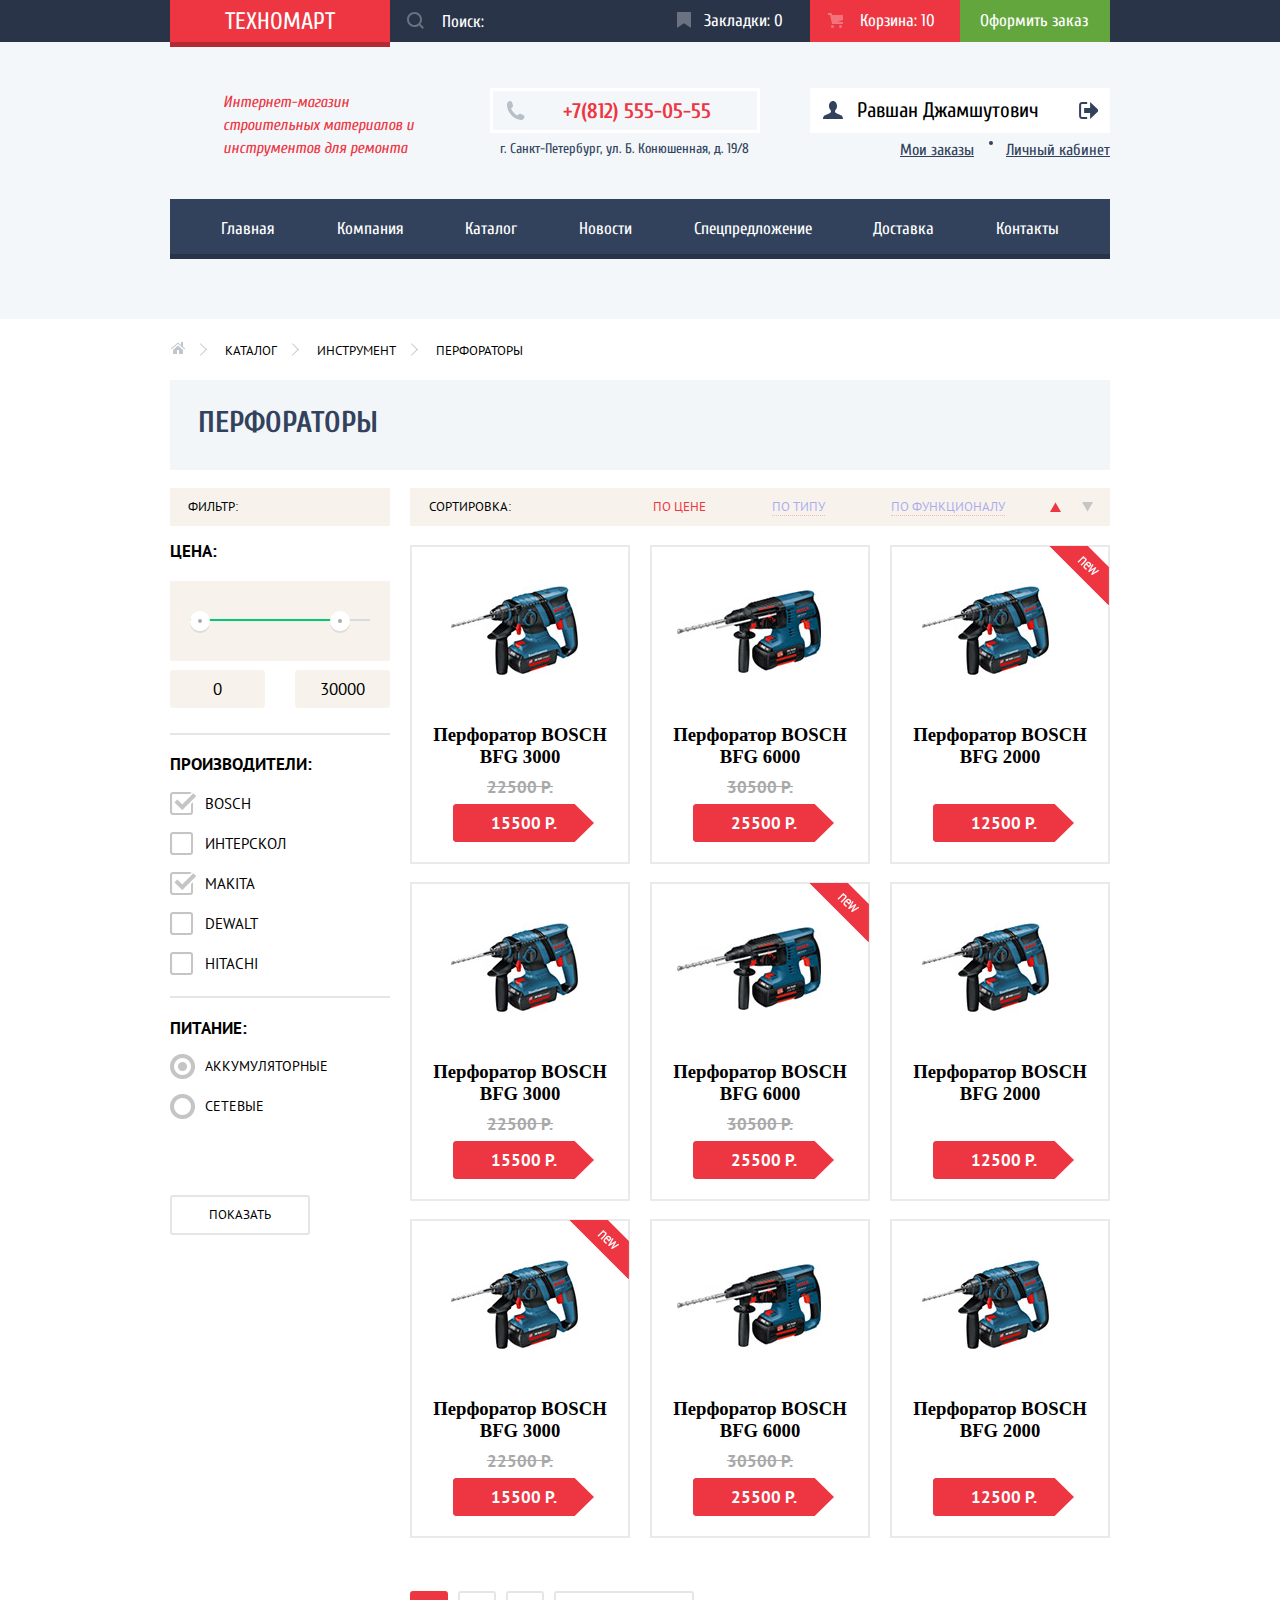
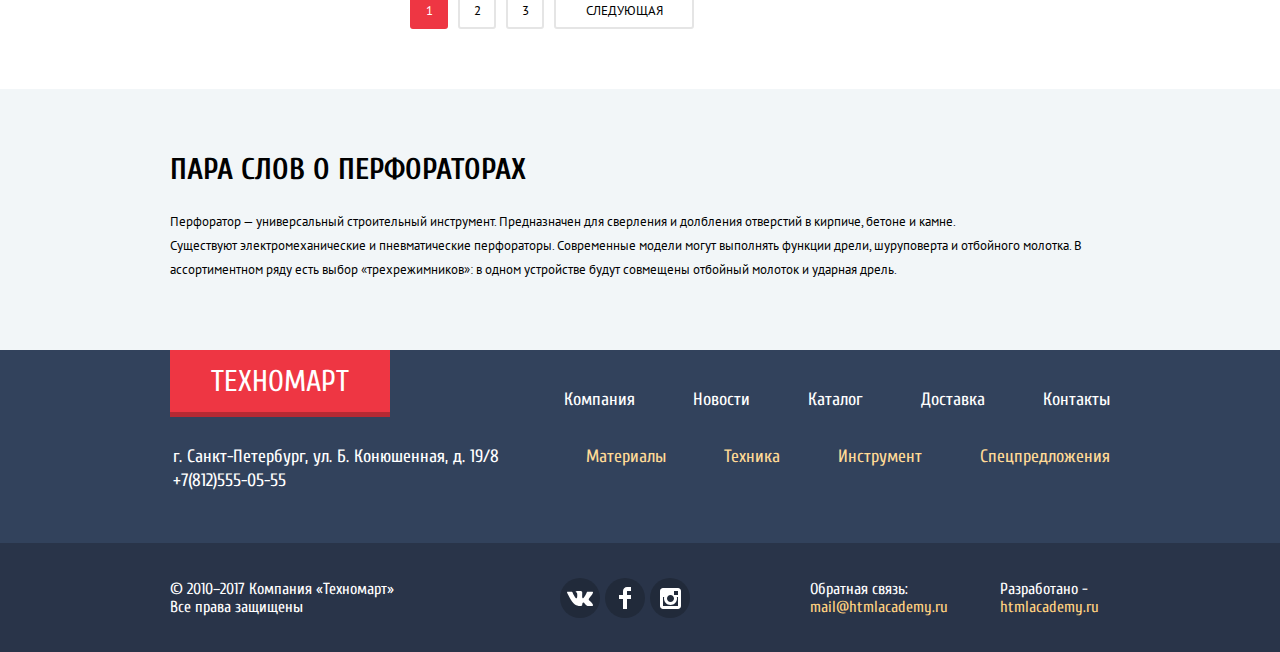
==== commit 18cc1f32: "JS" ====
--- a/catalog.html
+++ b/catalog.html
@@ -17,7 +17,7 @@
           </div>
           
           <form class="header-top-block form-search">
-            <span class="icon-find"></span
+            <span class="icon-find"></span>
             <input type="text" name="search" placeholder="Поиск:">
           </form>
 
@@ -173,6 +173,7 @@
         
         <!-- Секция сортировки товара -->
       <section class="sorting">
+        <h2 class="visuallly-hidden">Сортировка товара</h2>
         <p class="sorting-title">Сортировка:</p>
 
         <ul class="type-sorting-list">
@@ -411,14 +412,14 @@
     </footer>
 
 
-    <section class="modal-add visuallly-hidden">
+    <div class="modal-add visuallly-hidden">
       <button type="button" class="modal-add-close">Закрыть</button>
       <p>Товар добавлен в корзину!</p>
       <div class="modal-btn-block">
         <a href="#" class="btn btn-to-order">Оформит заказ</a>
         <button type="button" class="btn-add-close">Продолжить покупки</button>
       </div>
-    </section>
+    </div>
 
     <script src="js/script.js"></script>
   </body>
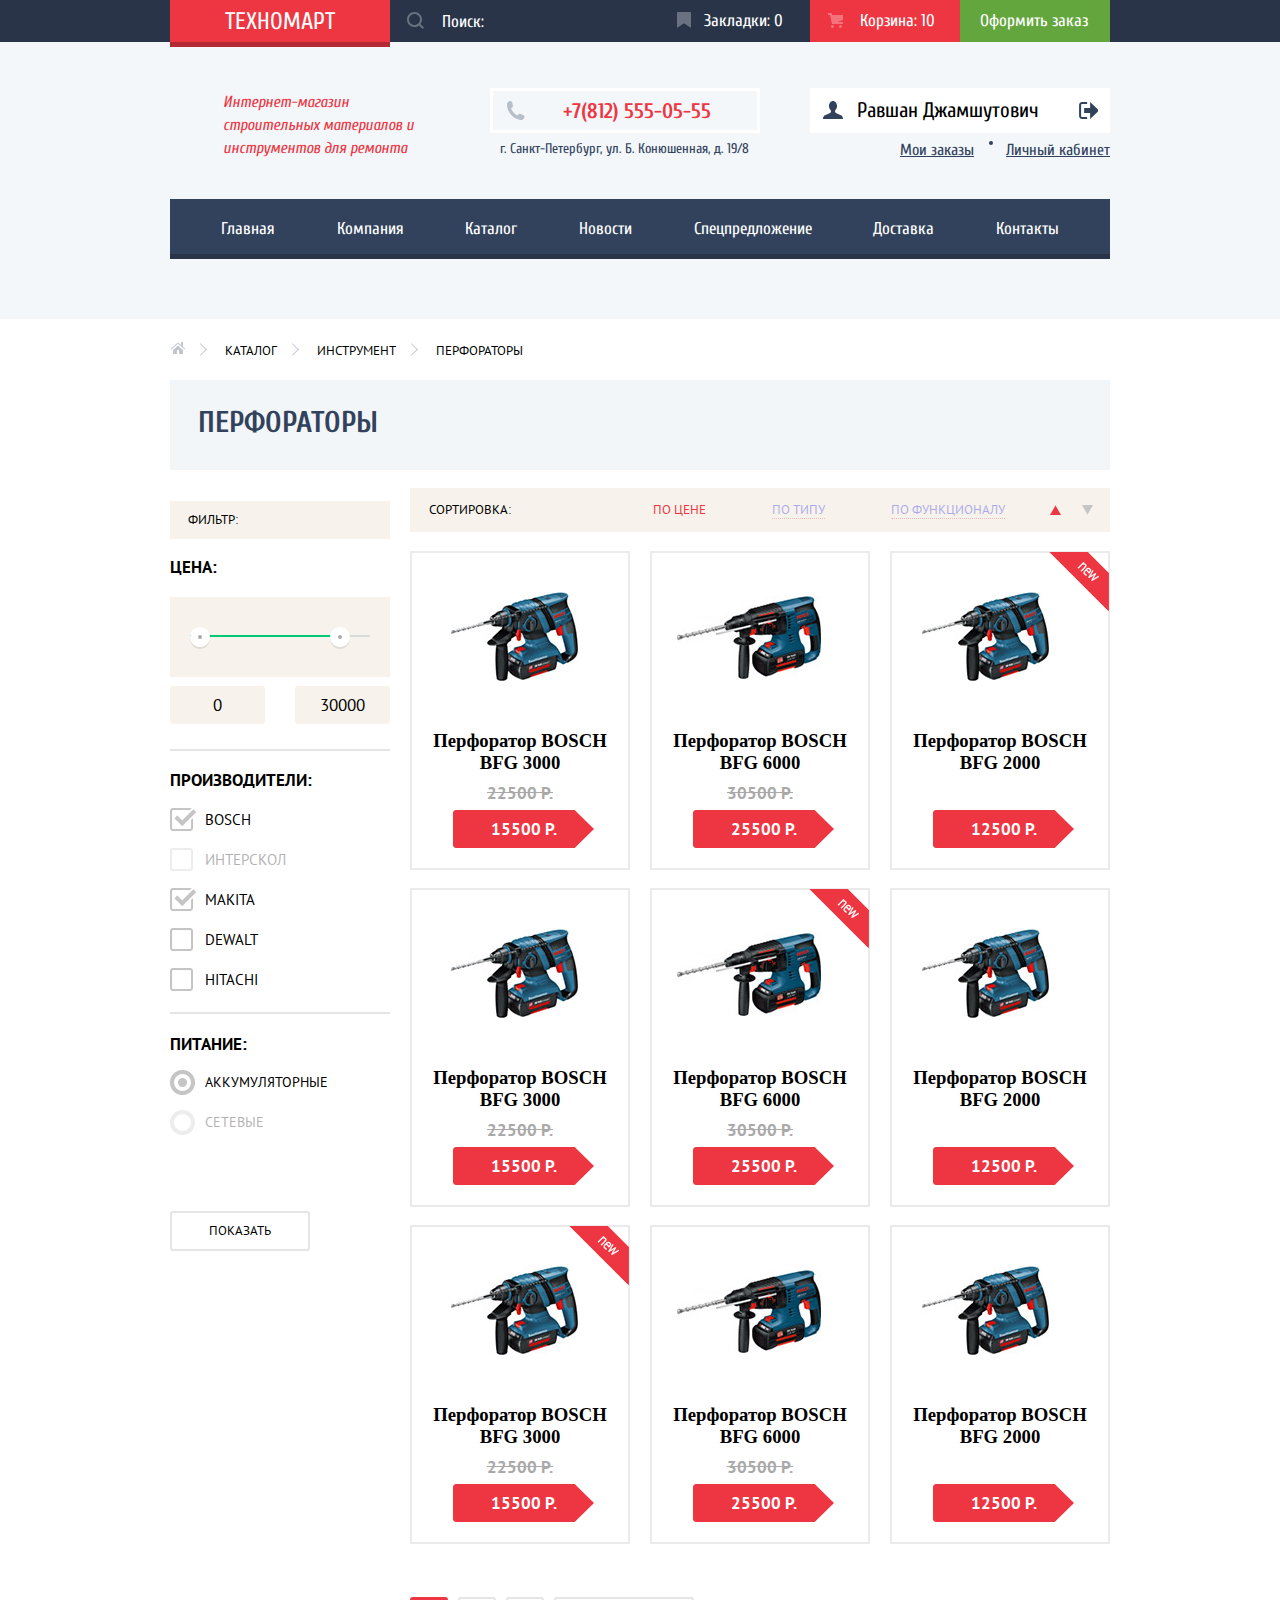
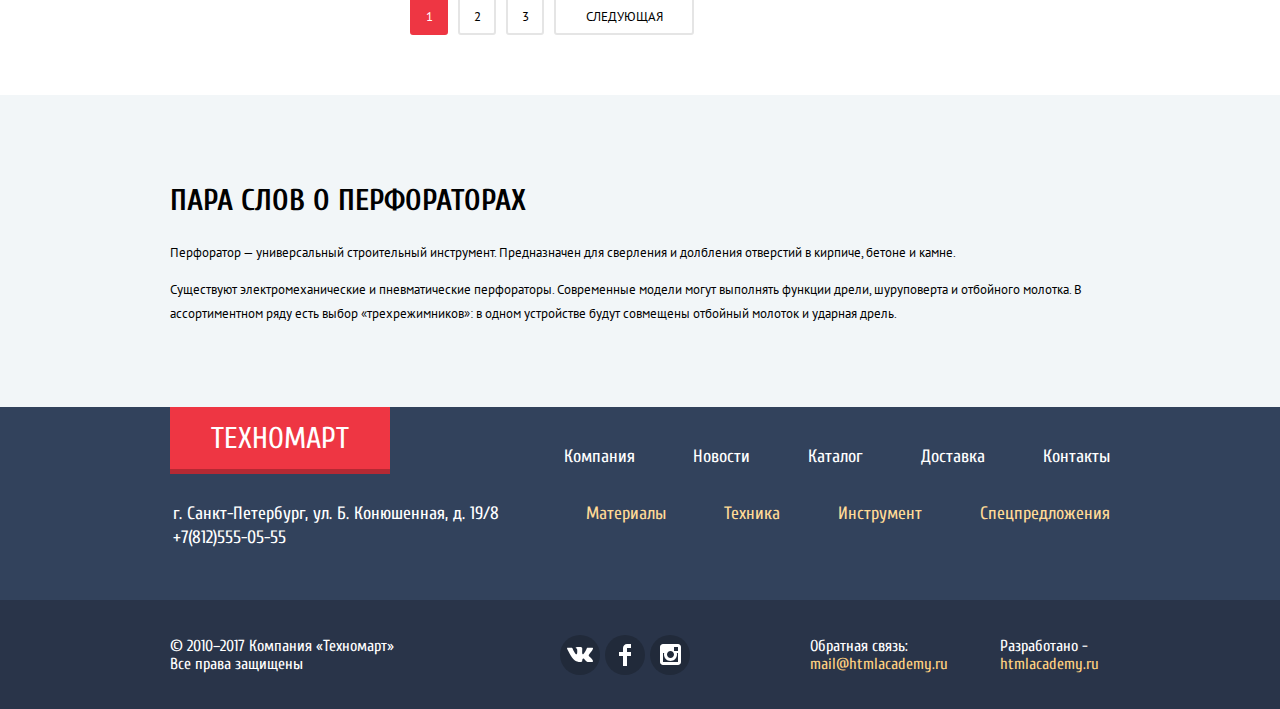
==== commit 2185c3ce: "Состояние дизейбла" ====
--- a/catalog.html
+++ b/catalog.html
@@ -128,7 +128,7 @@
               </li>
 
               <li class="filter-brands-item">
-                <input type="checkbox" name="interskol" id="interskol" class="visuallly-hidden filter-checkbox">
+                <input type="checkbox" name="interskol" id="interskol" class="visuallly-hidden filter-checkbox" disabled>
                 <label for="interskol">Интерскол</label>
               </li>
 
@@ -159,7 +159,7 @@
                 </li>
 
                 <li class="filter-powersupply-item">
-                    <input type="radio" name="powersupply" id="circuit" class="visuallly-hidden filter-radio">
+                    <input type="radio" name="powersupply" id="circuit" class="visuallly-hidden filter-radio" disabled>
                     <label for="circuit">Сетевые</label>
                   </li>
               </ul>
--- a/css/style.css
+++ b/css/style.css
@@ -3,6 +3,7 @@
 	padding: 0;
 }
 
+/*
 h1,
 h2,
 h3,
@@ -11,6 +12,7 @@
 	padding: 0;
 	margin: 0;
 }
+*/
 
 header{
 	padding-bottom: 60px;
@@ -58,7 +60,7 @@
 	height: 30px;
 	text-decoration: none;
 	color: #ffffff;
-	font-family: "Cuprum";
+	font-family: "Cuprum", "Arial", sans-serif;
 	font-size: 17px;
 	line-height: 18px;
 	padding-top: 12px;
@@ -89,6 +91,7 @@
 
 .logo-header{
 	display: inline-block;
+	vertical-align: middle;
 	width: 220px;
 }
 
@@ -96,7 +99,7 @@
 	display: block;
 	/*padding-left: 55px;*/
 	padding-top: 13px;
-	font-family: "Cuprum";
+	font-family: "Cuprum", "Arial", sans-serif;
 	font-size: 24px;
 	text-transform: uppercase;
 	text-align: center;
@@ -148,7 +151,7 @@
 	width: 218px;
 	/*padding-left: 49px;*/
 	background-color: #293449;
-	font-family: "Cuprum";
+	font-family: "Cuprum", "Arial", sans-serif;
 	color: #ffffff;
 	font-size: 17px;
 	line-height: 21px;
@@ -178,14 +181,15 @@
 
 .form-search input::-webkit-input-placeholder {
 	/*padding-left: 49px;*/
-	font-family: "Cuprum";
+	font-family: "Cuprum", "Arial", sans-serif;
 	color: #ffffff;
 	font-size: 17px;
 	line-height: 21px;
 }
 
 .bookmarks{
-	display: inline-block;	
+	display: inline-block;
+	vertical-align: middle;	
 	width: 150px;
 }
 
@@ -225,6 +229,7 @@
 
 .basket{
 	display: inline-block;
+	vertical-align: middle;
 	width: 150px;
 }
 
@@ -270,6 +275,7 @@
 
 .order{
 	display: inline-block;
+	vertical-align: middle;
 	width: 150px;
 	height: 42px;
 	background-color: #63a63e;
@@ -307,7 +313,7 @@
 	padding-top: 3px;
 	padding-left: 53px;
 	padding-right: 51px;
-	font-family: "Cuprum";
+	font-family: "Cuprum", "Arial", sans-serif;
 	font-size: 16px;
 	line-height: 23px;
 	font-style: italic;
@@ -315,7 +321,7 @@
 }
 
 .contact{
-	font-family: "Cuprum";
+	font-family: "Cuprum", "Arial", sans-serif;
 	font-size: 14px;
 	line-height: 24px;
 	color: #32425c;
@@ -337,7 +343,7 @@
 	padding-bottom: 6px;
 	padding-right: 42px;
 	border: 3px solid #ffffff;
-	font-family: "Cuprum";
+	font-family: "Cuprum", "Arial", sans-serif;
 	font-size: 21px;
 	line-height: 25px;
 	color: #ee3643;
@@ -384,7 +390,7 @@
 	display: block;
 	/*margin-left: 10px;*/
 	height: 35px;
-	font-family: "Cuprum";
+	font-family: "Cuprum", "Arial", sans-serif;
 	font-size: 21px;
 	line-height: 25px;
 	padding-top: 10px;
@@ -538,14 +544,14 @@
 	padding: 0;
 	margin: 0;
 	list-style: none;
-	font-family: "Cuprum";
+	font-family: "Cuprum", "Arial", sans-serif;
 	font-size: 16px;
 	line-height: 18px;
 	color: #32425c;
 }
 
 .user-menu a{
-	font-family: "Cuprum";
+	font-family: "Cuprum", "Arial", sans-serif;
 	font-size: 16px;
 	line-height: 18px;
 	text-decoration: underline;
@@ -599,6 +605,7 @@
 
 .menu-item{
 	display: inline-block;
+	vertical-align: middle;
 	flex-grow: 1;
 	padding: 0;
 }
@@ -607,7 +614,7 @@
 	display: block;
 	padding-top: 20px;
 	height: 100%;
-	font-family: "Cuprum";
+	font-family: "Cuprum", "Arial", sans-serif;
 	font-size: 17px;
 	/*line-height: 55px;*/
 	color: #ffffff;
@@ -647,7 +654,7 @@
 	margin-top: 21px;
 	margin-left: 23px;
 	margin-bottom: 12px;
-	font-family: "Cuprum";
+	font-family: "Cuprum", "Arial", sans-serif;
 	font-size: 24px;
 	line-height: 30px;
 	font-weight: bold;
@@ -660,7 +667,7 @@
 	height: 26px;
 	margin-left: 25px;
 	padding-top: 11px;
-	font-family: "Cuprum";
+	font-family: "Cuprum", "Arial", sans-serif;
 	font-size: 14px;
 	line-height: 18px;
 	text-transform: uppercase;
@@ -767,7 +774,7 @@
 .slider-container h3{
 	padding: 0;
 	margin: 0;
-	font-family: "Cuprum";
+	font-family: "Cuprum", "Arial", sans-serif;
 	font-weight: bold;
 	font-size: 36px;
 	text-transform: uppercase;
@@ -865,7 +872,7 @@
 
 .btn{
 	height: 38px;
-	font-family: "Cuprum";
+	font-family: "Cuprum", "Arial", sans-serif;
 	font-size: 14px;
 	line-height: 38px;
 	text-transform: uppercase;
@@ -892,7 +899,7 @@
 }
 
 .title{
-	font-family: "Cuprum";
+	font-family: "Cuprum", "Arial", sans-serif;
 	font-size: 30px;
 	text-transform: uppercase;
 	color: #32425c;
@@ -1052,7 +1059,7 @@
 	height: 25px;
 	margin-bottom: 7px;
 	padding-top: 10px;
-	font-family: "Cuprum";
+	font-family: "Cuprum", "Arial", sans-serif;
 	font-size: 14px;
 	text-transform: uppercase;
 	text-decoration: none;
@@ -1093,7 +1100,7 @@
 	width: 129px;
 	height: 24px;
 	padding-top: 8px;
-	font-family: "Cuprum";
+	font-family: "Cuprum", "Arial", sans-serif;
 	font-size: 14px;
 	text-transform: uppercase;
 	text-decoration: none;
@@ -1160,7 +1167,7 @@
 
 .services h2{
 	margin-bottom: 24px;
-	font-family: "Cuprum";
+	font-family: "Cuprum", "Arial", sans-serif;
 	font-size: 30px;
 	text-transform: uppercase;
 	color: #000000;
@@ -1211,7 +1218,7 @@
 	height: 45px;
 	padding-top: 15px;
 	background-color: #32425c;
-	font-family: "Cuprum";
+	font-family: "Cuprum", "Arial", sans-serif;
 	font-size: 21px;
 	line-height: 30px;
 	font-weight: bold;
@@ -1261,7 +1268,7 @@
 .slider-services-item h3{
 	margin-bottom: 23px;
 	margin-top: 6px;
-	font-family: "Cuprum";
+	font-family: "Cuprum", "Arial", sans-serif;
 	font-size: 36px;
 	text-transform: uppercase;
 	color: #32425c;
@@ -1358,7 +1365,7 @@
 .information-about li{
 	position: relative;
 	margin-bottom: 20px;
-	font-family: "Cuprum";
+	font-family: "Cuprum", "Arial", sans-serif;
 	font-size: 18px;
 	line-height: 20px;
 	color: #000000;
@@ -1397,13 +1404,14 @@
 }
 .logo-footer{
 	display: inline-block;
+	vertical-align: middle;
 	width: 220px;
 }
 
 .logo-footer a{
 	display: block;
 	/*padding-left: 55px;*/
-	font-family: "Cuprum";
+	font-family: "Cuprum", "Arial", sans-serif;
 	font-size: 30px;
 	text-decoration: none;
 	color: #ffffff;
@@ -1429,7 +1437,7 @@
 
 .menu-footer-list a{
 	margin-left: 58px;
-	font-family: "Cuprum";
+	font-family: "Cuprum", "Arial", sans-serif;
 	font-size: 18px;
 	line-height: 24px;
 	text-decoration: none;
@@ -1449,7 +1457,7 @@
 	display: flex;
 	justify-content: space-between;
 	margin-bottom: 50px;
-	font-family: "Cuprum";
+	font-family: "Cuprum", "Arial", sans-serif;
 	font-size: 18px;
 	line-height: 24px;
 	color: #ffffff;
@@ -1467,7 +1475,7 @@
 }
 
 .menu-catalog-list a{
-	font-family: "Cuprum";
+	font-family: "Cuprum", "Arial", sans-serif;
 	font-size: 18px;
 	line-height: 24px;
 	color: #ffda96;
@@ -1492,7 +1500,7 @@
 .footer-wrapper{
 	display: flex;
 	padding-top: 37px;
-	font-family: "Cuprum";
+	font-family: "Cuprum", "Arial", sans-serif;
 	font-size: 16px;
 	line-height: 18px;
 	color: #ffffff;
@@ -1507,7 +1515,7 @@
 }
 
 .footer-bottom a{
-	font-family: "Cuprum";
+	font-family: "Cuprum", "Arial", sans-serif;
 	font-size: 16px;
 	line-height: 18px;
 	text-decoration: none;
@@ -1646,7 +1654,7 @@
 }
 
 .title-block-catalog h1{
-	font-family: "Cuprum"
+	font-family: "Cuprum", "Arial", sans-serif;
 	font-size: 30px;
 	line-height: 30px;
 	margin-bottom: 10px;	
@@ -1826,6 +1834,10 @@
 */
 
 
+.filter-checkbox:disabled + label{
+	opacity: 0.3;
+}
+
 .filter-checkbox + label:before{
 	position: absolute;
 	content: "";
@@ -1846,6 +1858,7 @@
   	background-repeat: no-repeat;
   	background-position: 0 0;
 }
+
 
 .powersupply-block{
 	/*border-bottom: 1px solid red;*/
@@ -1884,6 +1897,10 @@
 	background-image: url("../img/radio-off.png");
 	background-repeat: no-repeat;
 	background-position: 0 0;
+}
+
+.filter-radio:disabled + label{
+	opacity: 0.3;
 }
 
 .filter-radio:checked + label:before{
@@ -2128,7 +2145,7 @@
 }
 
 .about-goods h2{
-	font-family: "Cuprum";
+	font-family: "Cuprum", "Arial", sans-serif;
 	font-size: 30px;
 	color: #000000;
 	text-transform: uppercase;
@@ -2210,7 +2227,7 @@
 }
 
 .writeus-form label{
-	font-family: "Cuprum";
+	font-family: "Cuprum", "Arial", sans-serif;
 	font-size: 18px;
 
 }
@@ -2237,6 +2254,9 @@
 	border-radius: 2px;
 }
 
+.modal-contact input::-moz-placeholder,
+.modal-contact input:-ms-input-placeholder,
+.modal-contact input:-moz-placeholder,
 .modal-contact input::-webkit-input-placeholder{
 	font-family: "PT Sans";
 	font-size: 13px;
@@ -2309,7 +2329,7 @@
 
 .modal-add p{
 	position: relative;
-	font-family: "Cuprum";
+	font-family: "Cuprum", "Arial", sans-serif;
 	font-size: 30px;
 	color: #000000;
 	margin-left: 180px;
@@ -2377,7 +2397,7 @@
 	display: block;
 	width: 220px;
 	height: 38px;
-	font-family: "Cuprum";
+	font-family: "Cuprum", "Arial", sans-serif;
 	font-size: 14px;
 	line-height: 18px;
 	text-transform: uppercase;
